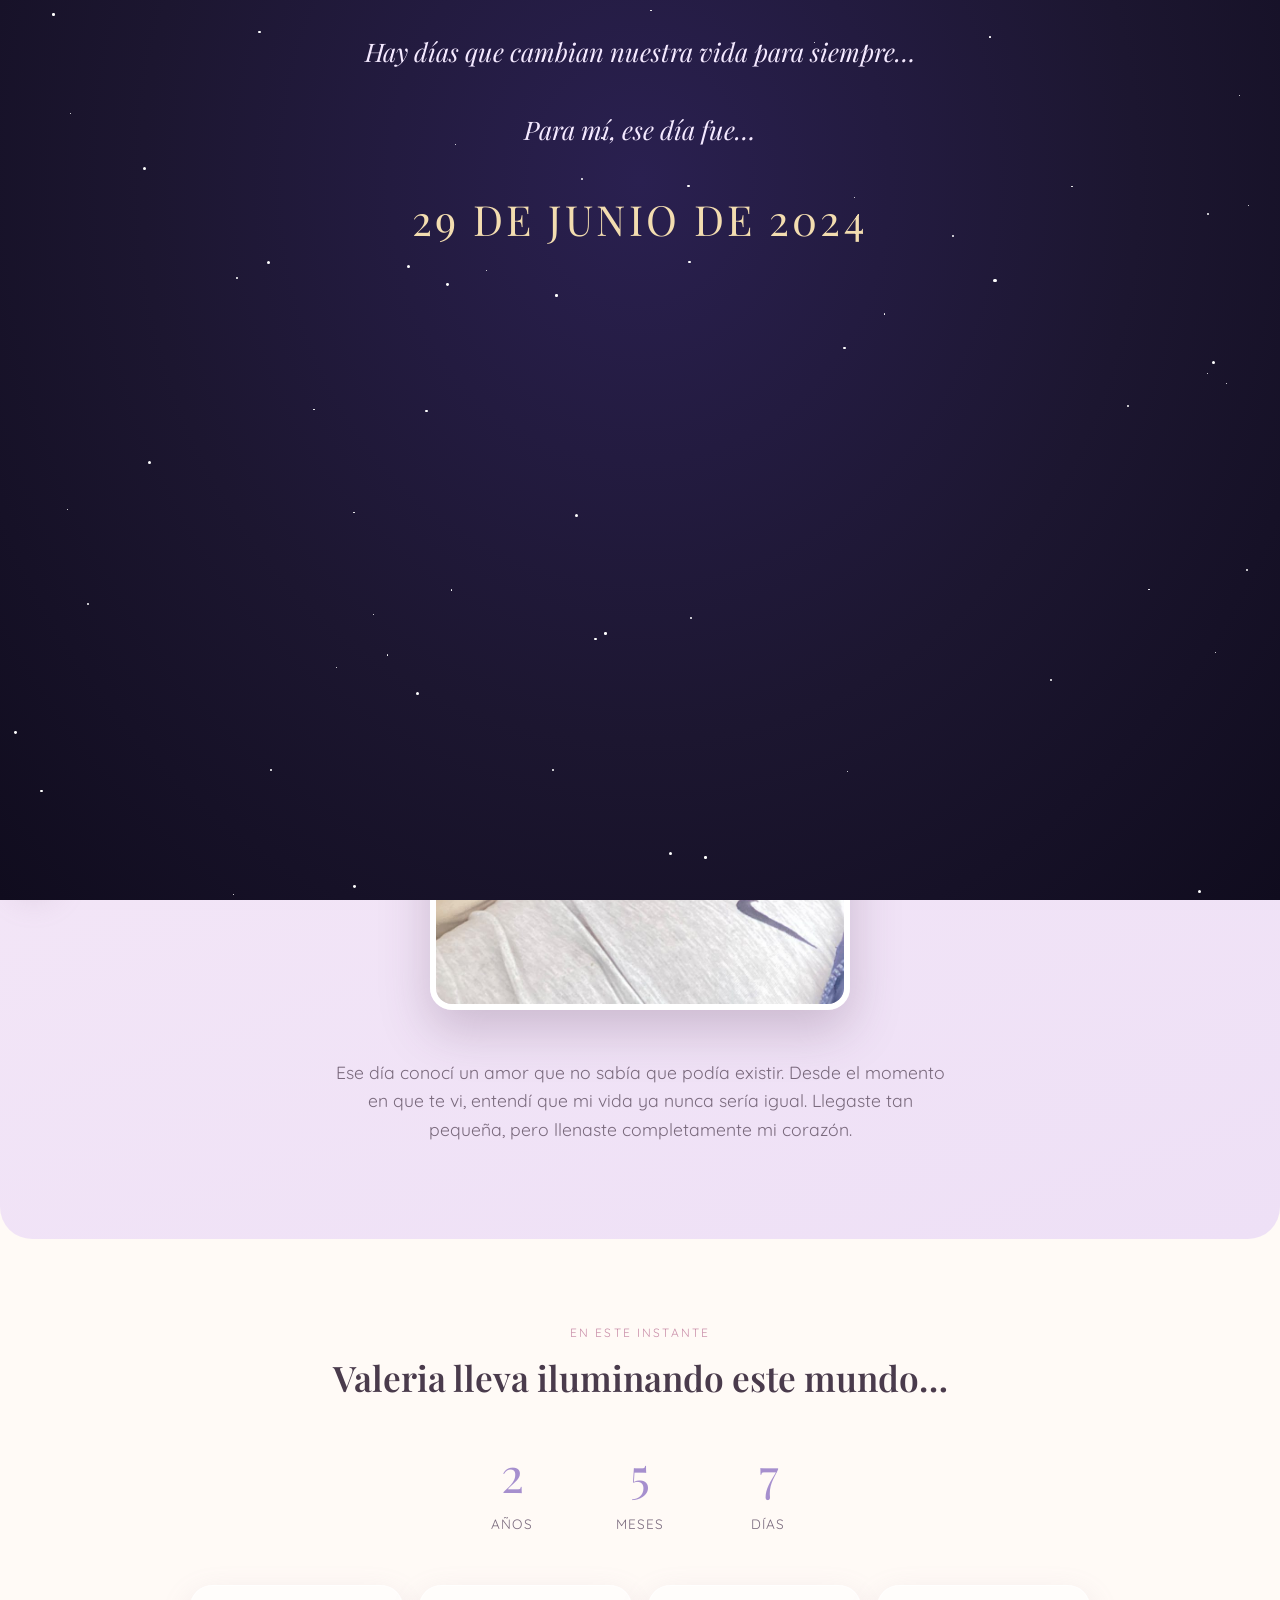
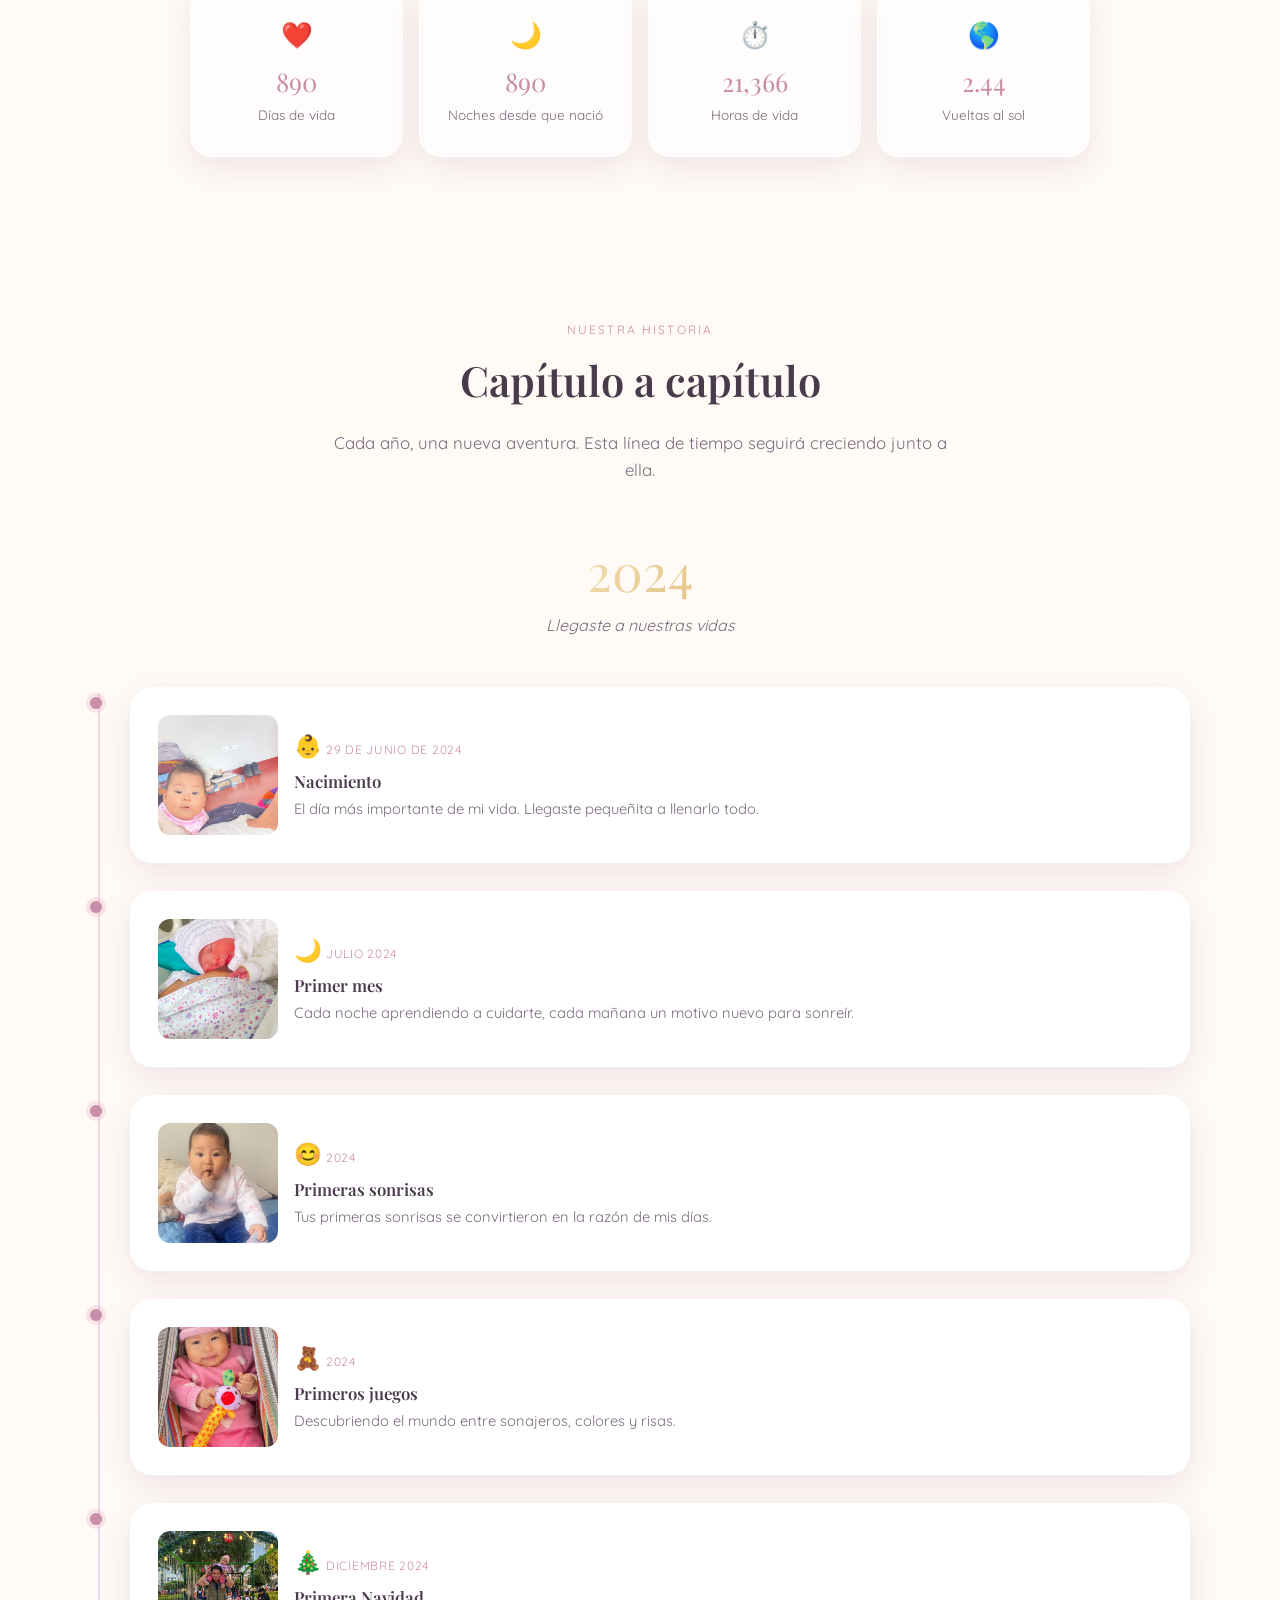
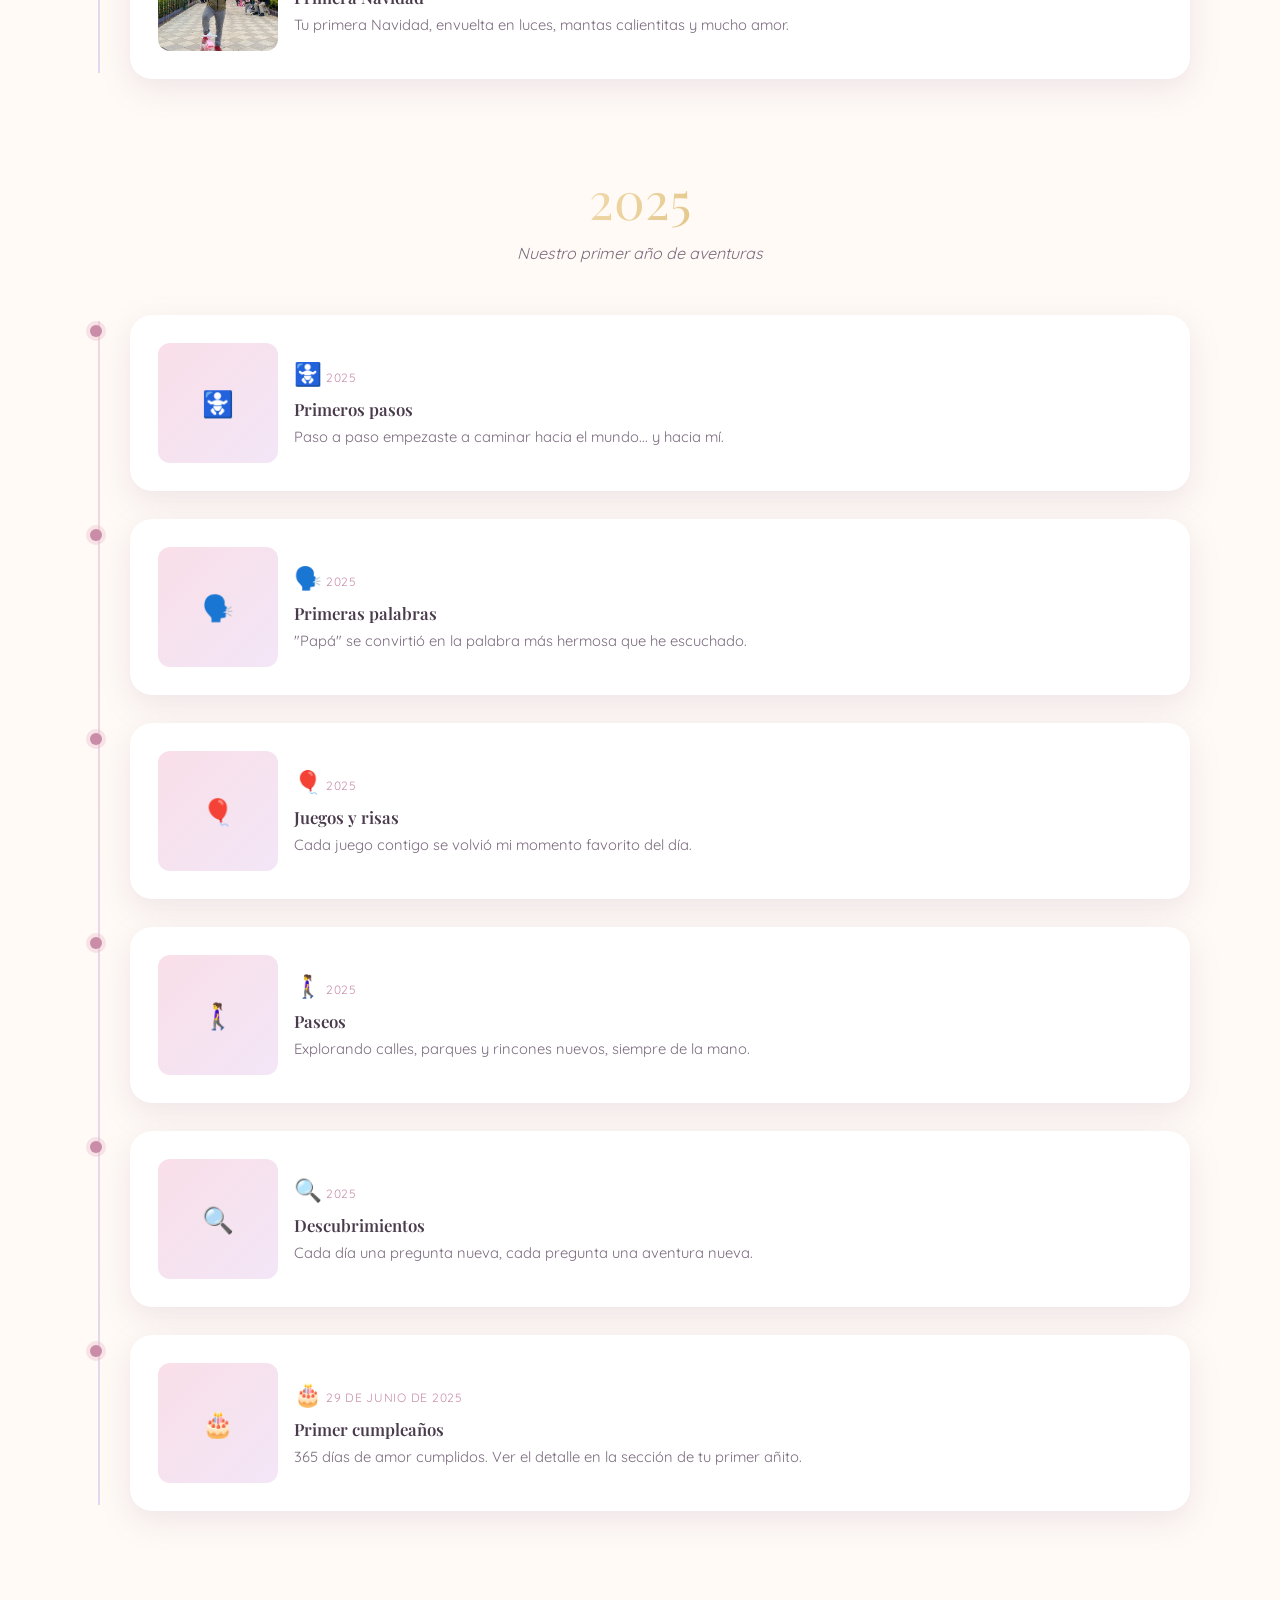
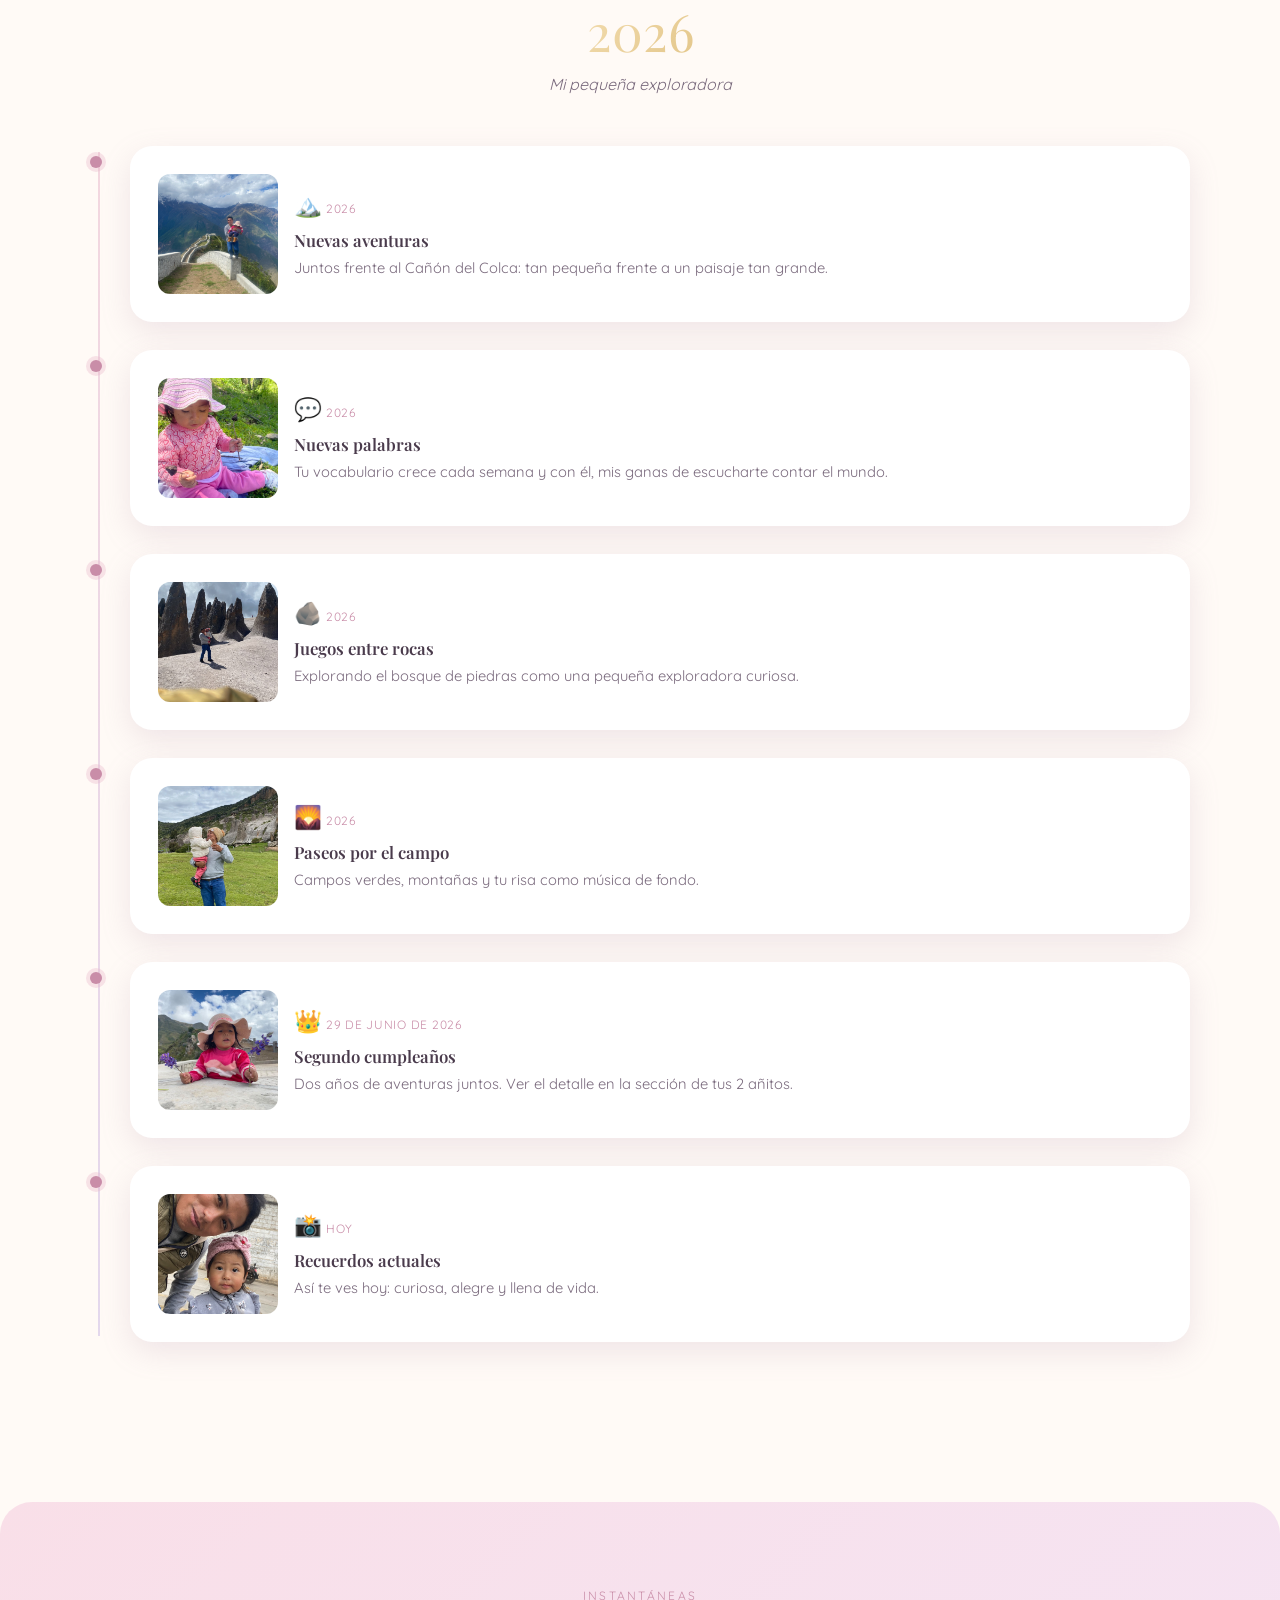
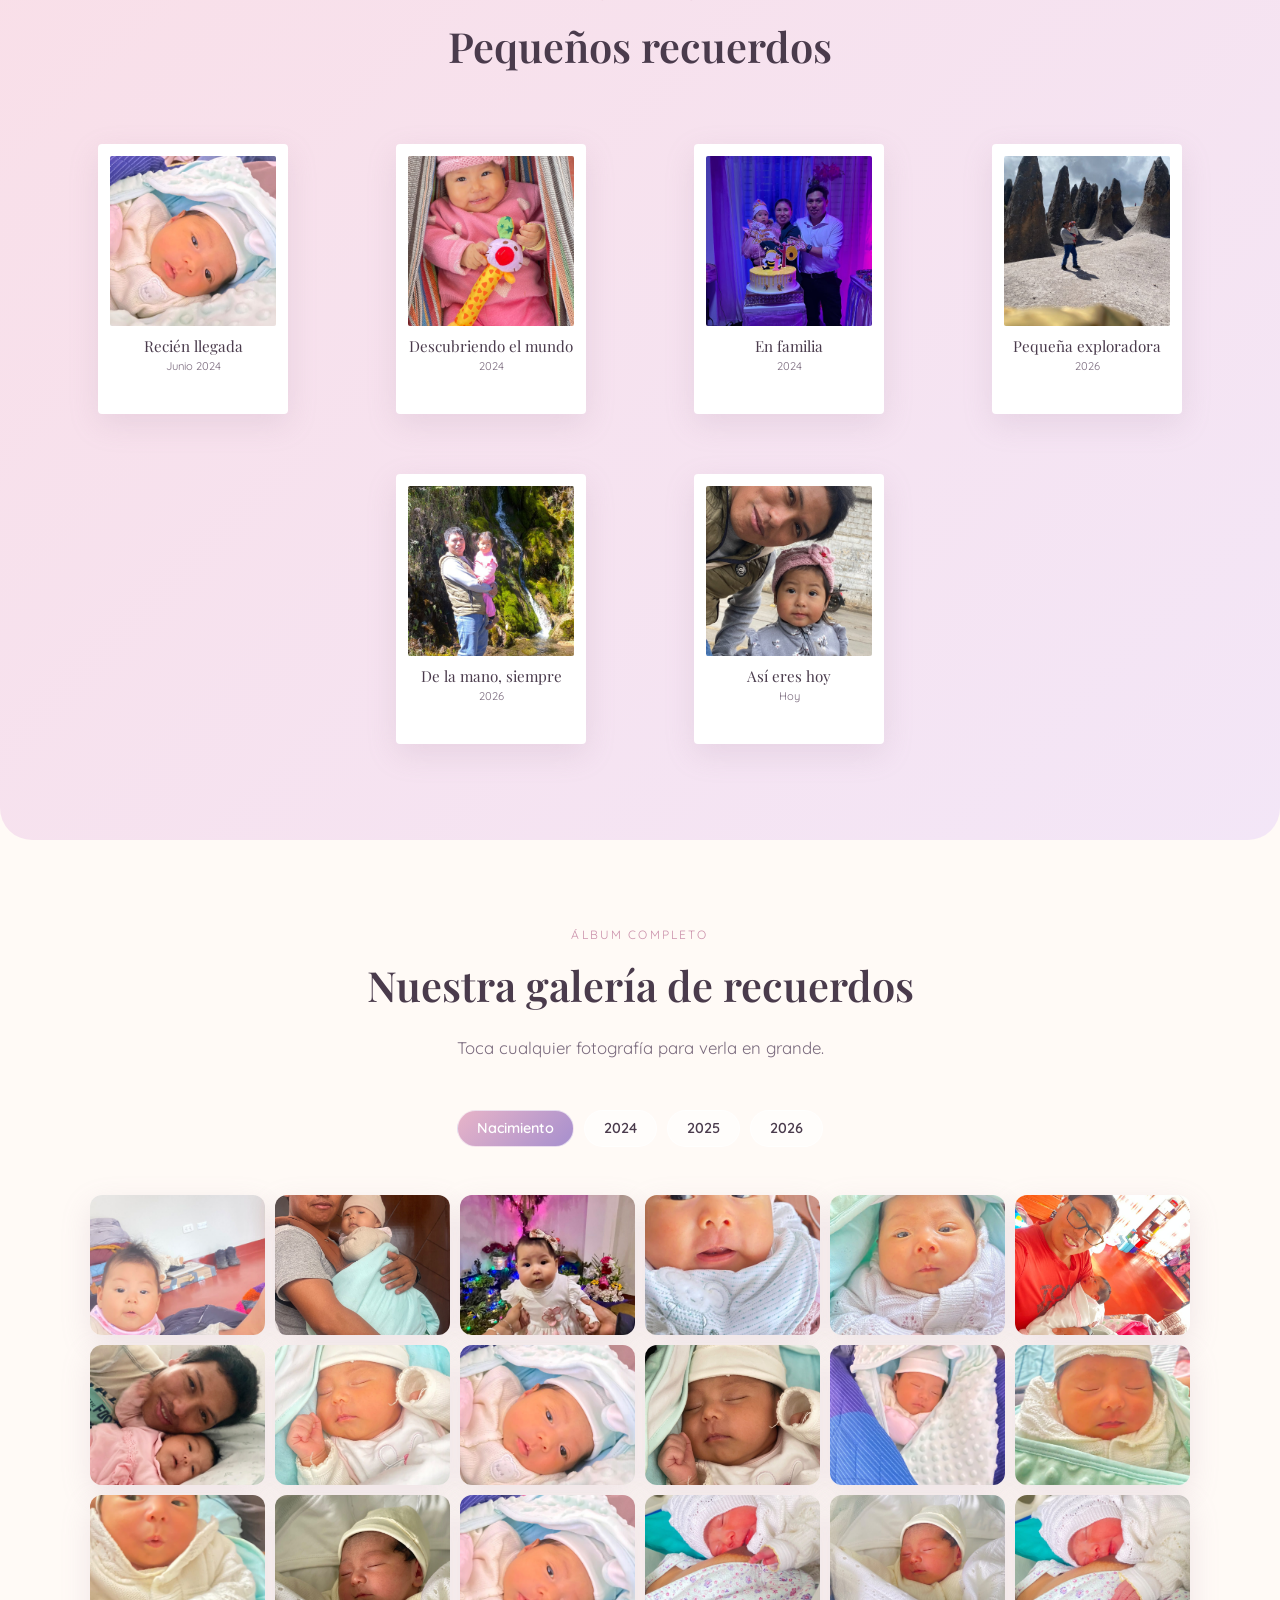
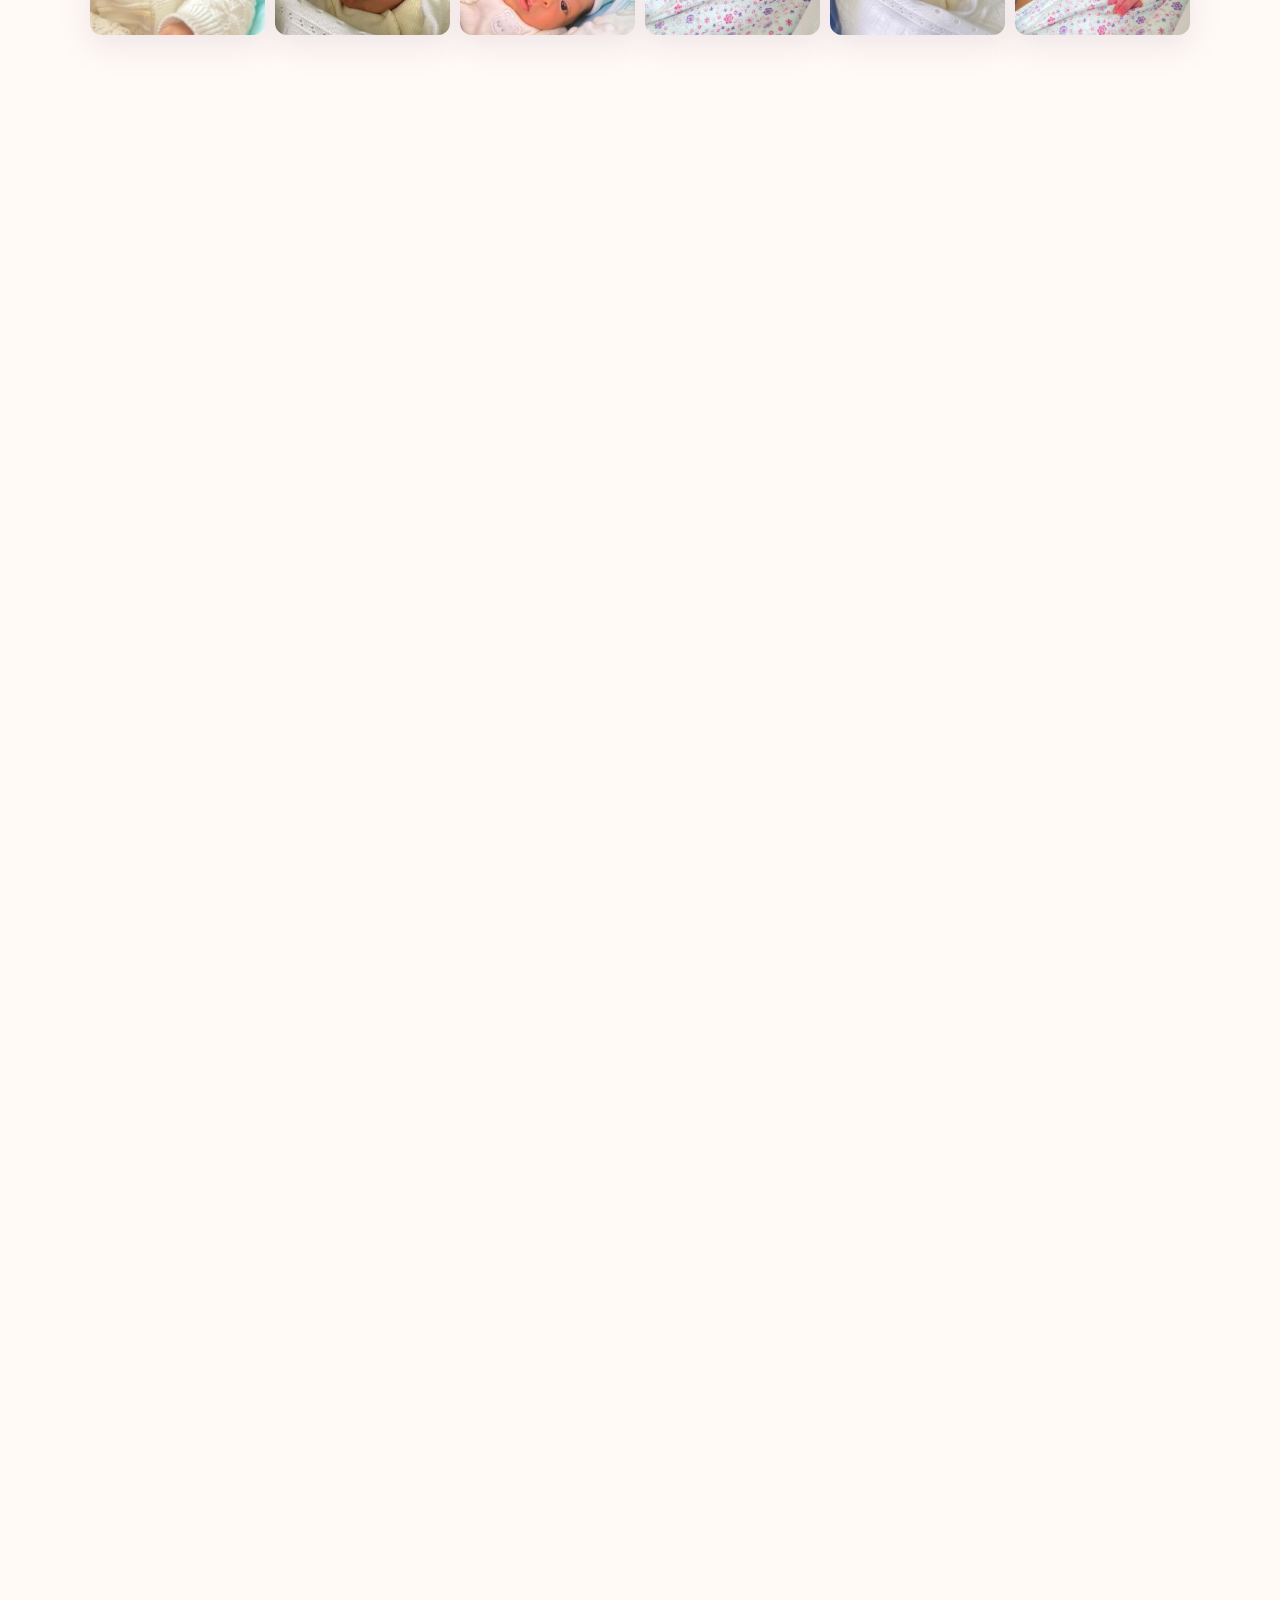
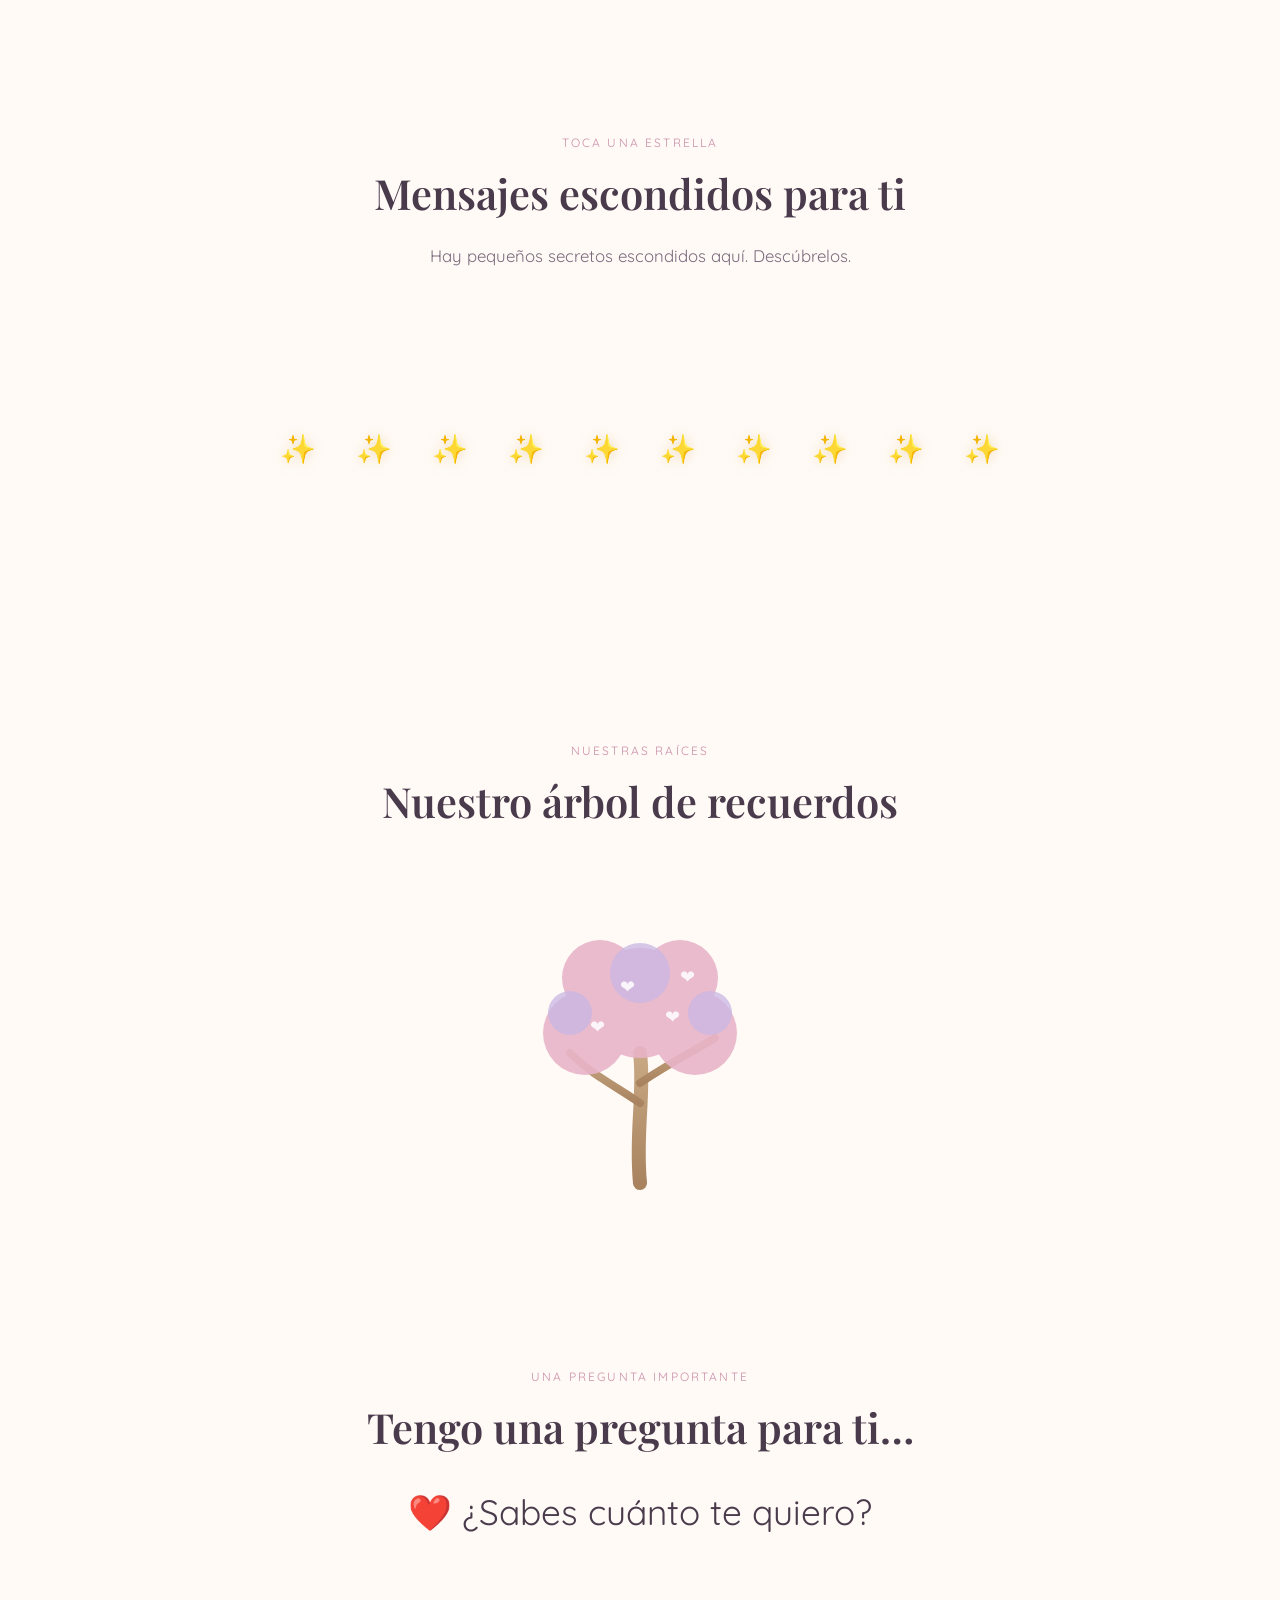
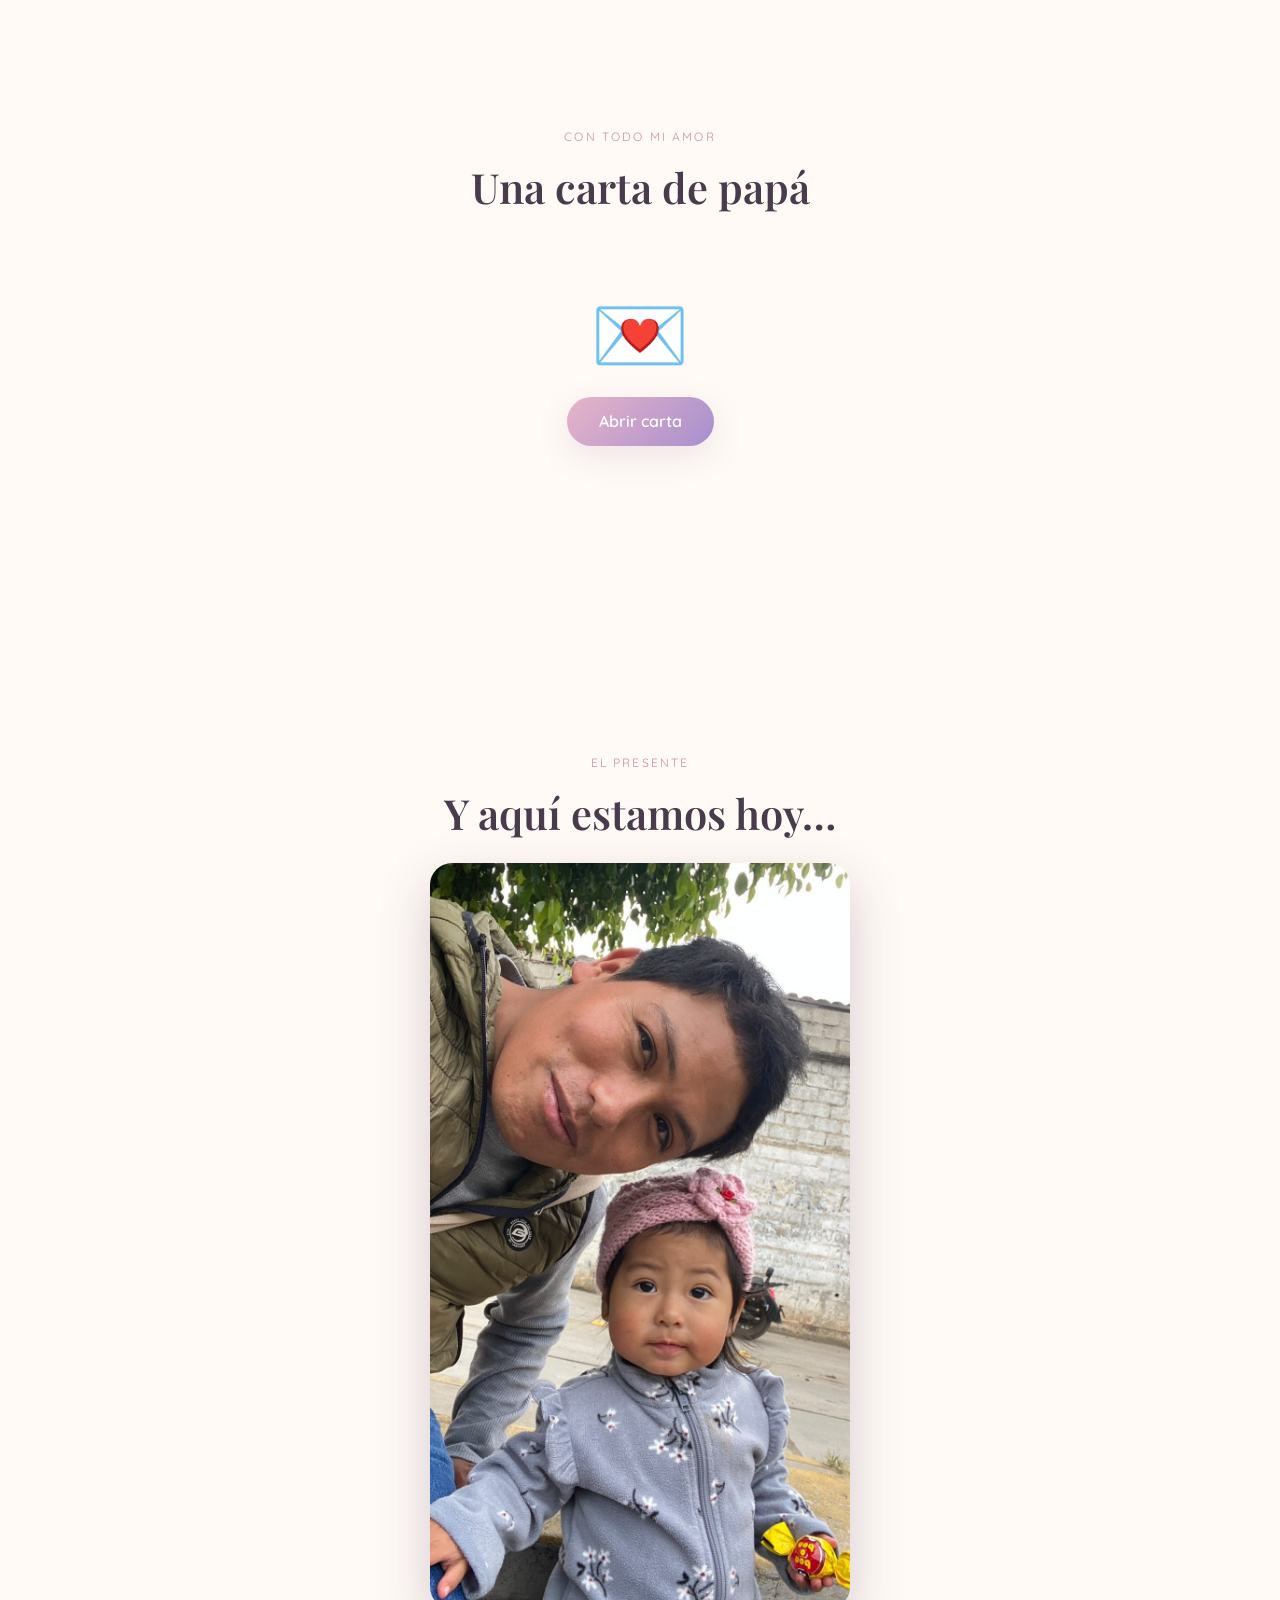
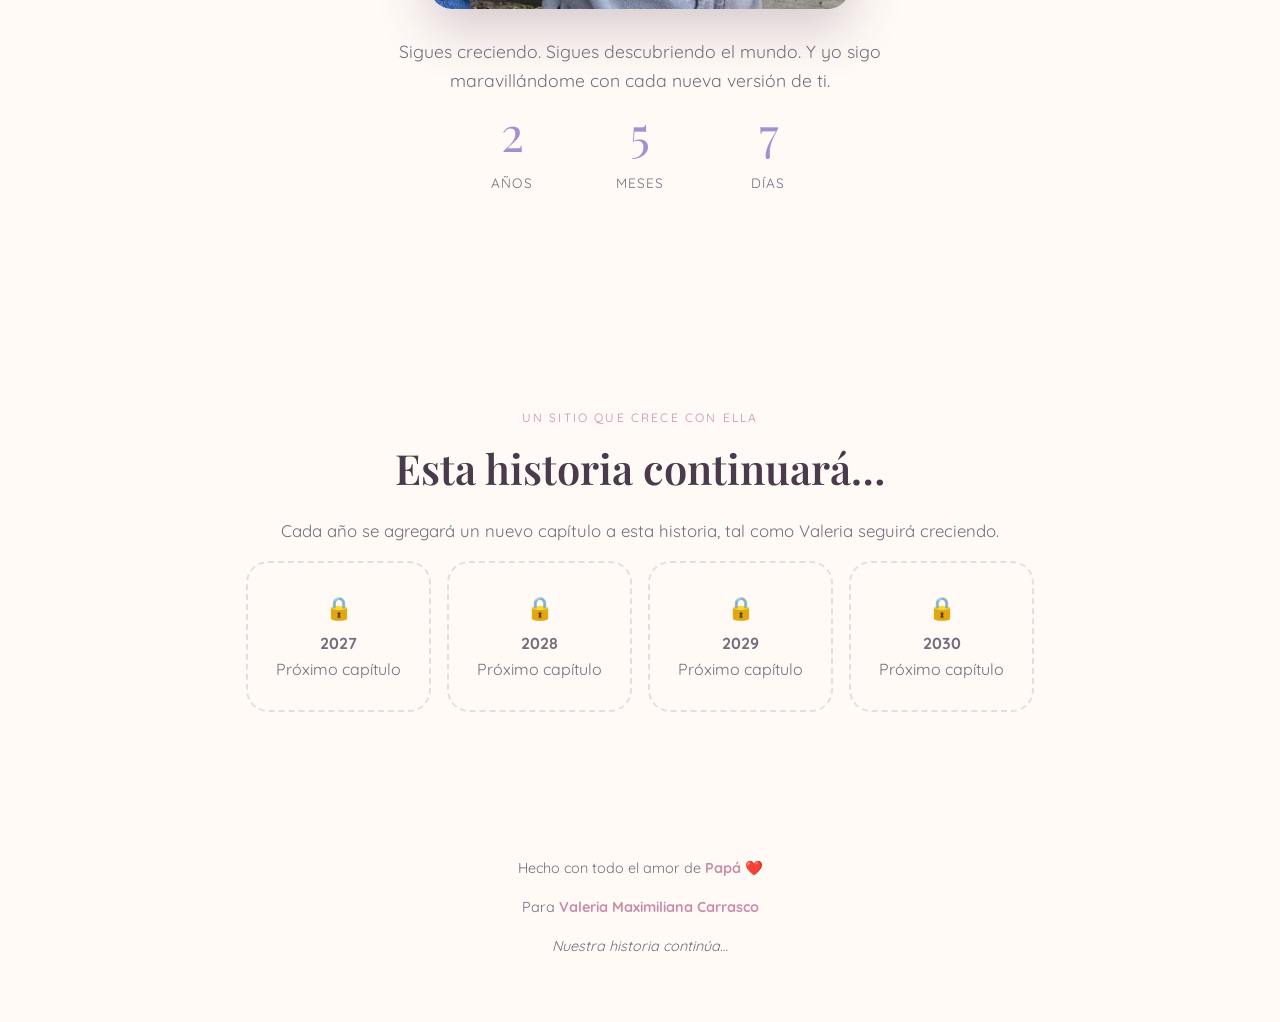
==== index.html @ e7ffcb05 "Sitio web inicial de Valeria Maximiliana" ====
<!DOCTYPE html>
<html lang="es">
<head>
<meta charset="UTF-8">
<meta name="viewport" content="width=device-width, initial-scale=1.0, viewport-fit=cover">
<title>Valeria Maximiliana — Mi pequeña princesa</title>
<meta name="description" content="La historia de Valeria Maximiliana Carrasco, contada por su papá. Un álbum digital que crece con ella, año tras año.">
<meta name="theme-color" content="#f3e6f7">

<link rel="preconnect" href="https://fonts.googleapis.com">
<link rel="preconnect" href="https://fonts.gstatic.com" crossorigin>
<link href="https://fonts.googleapis.com/css2?family=Playfair+Display:ital,wght@0,500;0,600;0,700;1,500&family=Quicksand:wght@400;500;600;700&display=swap" rel="stylesheet">

<link rel="stylesheet" href="css/styles.css">
<link rel="stylesheet" href="css/animations.css">
<link rel="stylesheet" href="css/responsive.css">
</head>
<body>

<!-- ============================================================
     FONDO DE PARTÍCULAS GLOBAL (estrellas/brillos muy sutiles)
     ============================================================ -->
<canvas id="bg-particles" aria-hidden="true"></canvas>

<!-- ============================================================
     INTRO CINEMATOGRÁFICA
     ============================================================ -->
<div id="intro" role="dialog" aria-label="Introducción">
    <div id="intro-stars" aria-hidden="true"></div>
    <div class="intro-content">
        <p class="intro-line" id="intro-line-1">Hay días que cambian nuestra vida para siempre&hellip;</p>
        <p class="intro-line" id="intro-line-2">Para mí, ese día fue&hellip;</p>
        <p class="intro-date" id="intro-date">29 DE JUNIO DE 2024</p>

        <div class="intro-name-block" id="intro-name-block">
            <!-- REEMPLAZAR POR FOTO REAL si se desea otra imagen de nacimiento -->
            <img class="intro-photo" src="assets/fotos/nacimiento/bebe_recien_nacida_gorro_rosa.jpg" alt="Valeria Maximiliana el día de su nacimiento">
            <h1 class="intro-name">VALERIA MAXIMILIANA</h1>
            <p class="intro-subtitle">Mi pequeña princesa</p>
        </div>

        <div class="intro-cta" id="intro-cta">
            <button type="button" class="btn btn-primary" id="start-journey-btn">Comenzar nuestra historia ❤️</button>
        </div>
    </div>
</div>

<!-- ============================================================
     NAVEGACIÓN DE PROGRESO Y CONTROLES FLOTANTES
     ============================================================ -->
<nav id="progress-nav" aria-label="Progreso de la historia"></nav>

<div class="floating-controls">
    <button type="button" id="music-toggle-btn" class="floating-btn" data-playing="false" aria-pressed="false" aria-label="Reproducir música">
        <span class="music-note-icon" aria-hidden="true"></span>
    </button>
    <button type="button" id="back-to-top" class="floating-btn" aria-label="Volver arriba">↑</button>
</div>

<audio id="bg-music" loop preload="none">
    <source src="assets/music/cancion-para-valeria.mp3" type="audio/mpeg">
</audio>

<main id="main-content" aria-hidden="false">

    <!-- ============================================================
         CAPÍTULO 1 — EL DÍA QUE NACISTE
         ============================================================ -->
    <section class="chapter chapter-birth reveal" data-chapter="El día que naciste" id="capitulo-nacimiento">
        <p class="eyebrow">Capítulo uno</p>
        <h2 class="section-title">El día que llegaste a mi vida</h2>
        <p class="birth-date">29 de junio de 2024</p>

        <div class="birth-photo-frame">
            <!-- REEMPLAZAR POR FOTO REAL si se desea otra imagen -->
            <img src="assets/fotos/nacimiento/bebe_recien_nacida_cama_1.jpg" alt="Valeria recién nacida" loading="lazy">
        </div>

        <div class="story-text">
            <!-- Texto fácilmente editable -->
            <p>Ese día conocí un amor que no sabía que podía existir.
            Desde el momento en que te vi, entendí que mi vida ya nunca sería igual.
            Llegaste tan pequeña, pero llenaste completamente mi corazón.</p>
        </div>
    </section>

    <!-- ============================================================
         CONTADOR DE VIDA
         ============================================================ -->
    <section class="section counter-wrap reveal" data-chapter="Contador de vida" id="contador">
        <p class="eyebrow">En este instante</p>
        <h2 class="counter-headline"><span data-config="nombreCorto">Valeria</span> lleva iluminando este mundo&hellip;</h2>

        <div class="counter-big">
            <div class="unit"><span class="value" id="counter-anios">0</span><span class="label">Años</span></div>
            <div class="unit"><span class="value" id="counter-meses">0</span><span class="label">Meses</span></div>
            <div class="unit"><span class="value" id="counter-dias">0</span><span class="label">Días</span></div>
        </div>

        <div class="counter-cards">
            <div class="counter-card">
                <span class="icon" aria-hidden="true">❤️</span>
                <span class="number" id="card-dias-vida">0</span>
                <span class="desc">Días de vida</span>
            </div>
            <div class="counter-card">
                <span class="icon" aria-hidden="true">🌙</span>
                <span class="number" id="card-noches">0</span>
                <span class="desc">Noches desde que nació</span>
            </div>
            <div class="counter-card">
                <span class="icon" aria-hidden="true">⏱️</span>
                <span class="number" id="card-horas">0</span>
                <span class="desc">Horas de vida</span>
            </div>
            <div class="counter-card">
                <span class="icon" aria-hidden="true">🌎</span>
                <span class="number" id="card-vueltas-sol">0</span>
                <span class="desc">Vueltas al sol</span>
            </div>
        </div>
    </section>

    <!-- ============================================================
         LÍNEA DE TIEMPO (generada dinámicamente por js/timeline.js)
         ============================================================ -->
    <section class="section reveal" data-chapter="Línea de tiempo" id="linea-de-tiempo">
        <div class="section-header">
            <p class="eyebrow">Nuestra historia</p>
            <h2 class="section-title">Capítulo a capítulo</h2>
            <p class="section-subtitle">Cada año, una nueva aventura. Esta línea de tiempo seguirá creciendo junto a ella.</p>
        </div>
        <div id="timeline-container"></div>
    </section>

    <!-- ============================================================
         POLAROIDS DE RECUERDOS
         ============================================================ -->
    <section class="section section--alt reveal" data-chapter="Polaroids" id="polaroids">
        <div class="section-header">
            <p class="eyebrow">Instantáneas</p>
            <h2 class="section-title">Pequeños recuerdos</h2>
        </div>
        <div class="polaroid-row">
            <figure class="polaroid" data-lightbox="assets/fotos/nacimiento/bebe_recien_nacida_gorro_rosa.jpg" data-caption="Recién llegada">
                <img src="assets/fotos/nacimiento/bebe_recien_nacida_gorro_rosa.jpg" alt="Valeria recién nacida con gorro rosa" loading="lazy">
                <figcaption class="polaroid-caption">Recién llegada</figcaption>
                <p class="polaroid-date">Junio 2024</p>
            </figure>
            <figure class="polaroid" data-lightbox="assets/fotos/2024/bebe_hamaca_sonajero_jirafa.jpg" data-caption="Descubriendo el mundo">
                <img src="assets/fotos/2024/bebe_hamaca_sonajero_jirafa.jpg" alt="Valeria bebé jugando" loading="lazy">
                <figcaption class="polaroid-caption">Descubriendo el mundo</figcaption>
                <p class="polaroid-date">2024</p>
            </figure>
            <figure class="polaroid" data-lightbox="assets/fotos/2024/familia_pastel_ceremonia.jpg" data-caption="Un día especial en familia">
                <img src="assets/fotos/2024/familia_pastel_ceremonia.jpg" alt="Familia celebrando con Valeria" loading="lazy">
                <figcaption class="polaroid-caption">En familia</figcaption>
                <p class="polaroid-date">2024</p>
            </figure>
            <figure class="polaroid" data-lightbox="assets/fotos/2026/valeria_bosque_piedras_1.jpg" data-caption="Pequeña exploradora">
                <img src="assets/fotos/2026/valeria_bosque_piedras_1.jpg" alt="Valeria explorando el bosque de piedras" loading="lazy">
                <figcaption class="polaroid-caption">Pequeña exploradora</figcaption>
                <p class="polaroid-date">2026</p>
            </figure>
            <figure class="polaroid" data-lightbox="assets/fotos/2026/papa_valeria_catarata.jpg" data-caption="De la mano siempre">
                <img src="assets/fotos/2026/papa_valeria_catarata.jpg" alt="Papá y Valeria frente a una catarata" loading="lazy">
                <figcaption class="polaroid-caption">De la mano, siempre</figcaption>
                <p class="polaroid-date">2026</p>
            </figure>
            <figure class="polaroid" data-lightbox="assets/fotos/2026/selfie_papa_valeria_calle.jpg" data-caption="Así eres hoy">
                <img src="assets/fotos/2026/selfie_papa_valeria_calle.jpg" alt="Valeria hoy" loading="lazy">
                <figcaption class="polaroid-caption">Así eres hoy</figcaption>
                <p class="polaroid-date">Hoy</p>
            </figure>
        </div>
    </section>

    <!-- ============================================================
         GALERÍA DE FOTOGRAFÍAS
         ============================================================ -->
    <section class="section reveal" data-chapter="Galería" id="galeria">
        <div class="section-header">
            <p class="eyebrow">Álbum completo</p>
            <h2 class="section-title">Nuestra galería de recuerdos</h2>
            <p class="section-subtitle">Toca cualquier fotografía para verla en grande.</p>
        </div>
        <div id="gallery-tabs-container"></div>
        <div class="gallery-grid" id="gallery-grid"></div>
    </section>

    <!-- ============================================================
         PRIMEROS PASOS
         ============================================================ -->
    <section class="section steps-section reveal" data-chapter="Primeros pasos" id="primeros-pasos">
        <p class="eyebrow">Un paso a la vez</p>
        <h2 class="section-title">Tus primeros pasitos</h2>
        <p class="section-subtitle">Paso a paso comenzaste a descubrir el mundo&hellip;</p>
        <div class="footprint-track" id="footprint-track" aria-hidden="true"></div>
    </section>

    <!-- ============================================================
         PRIMER CUMPLEAÑOS
         ============================================================ -->
    <section class="birthday-section birthday-first reveal" data-chapter="Primer cumpleaños" id="birthday-first">
        <div class="confetti-layer" id="confetti-layer-1" aria-hidden="true"></div>
        <div class="balloon-layer" id="balloon-layer-1" aria-hidden="true"></div>
        <p class="eyebrow">29 de junio de 2025</p>
        <h2 class="birthday-badge">🎂 Tu primer añito</h2>
        <p class="birthday-days">365 días contigo</p>
        <div class="birthday-gallery">
            <!-- REEMPLAZAR POR FOTO REAL: fotografías del primer cumpleaños -->
            <img src="assets/fotos/2024/familia_pastel_ceremonia.jpg" alt="Celebración especial de Valeria" loading="lazy" data-lightbox="assets/fotos/2024/familia_pastel_ceremonia.jpg" data-caption="Celebrando en familia">
            <img src="assets/fotos/2024/bebe_andador_rosa.jpg" alt="Valeria en su andador" loading="lazy" data-lightbox="assets/fotos/2024/bebe_andador_rosa.jpg" data-caption="Explorando en su andador">
            <img src="assets/fotos/2024/papa_bebe_gorro_rosa_flor.jpg" alt="Papá y Valeria" loading="lazy" data-lightbox="assets/fotos/2024/papa_bebe_gorro_rosa_flor.jpg" data-caption="Con papá">
        </div>
    </section>

    <!-- ============================================================
         SEGUNDO CUMPLEAÑOS
         ============================================================ -->
    <section class="birthday-section birthday-second reveal" data-chapter="Segundo cumpleaños" id="birthday-second">
        <div class="confetti-layer" id="confetti-layer-2" aria-hidden="true"></div>
        <div class="balloon-layer sparkle-layer" id="sparkle-layer-2" aria-hidden="true"></div>
        <p class="eyebrow">29 de junio de 2026</p>
        <h2 class="birthday-badge">👑 Tus 2 añitos</h2>
        <p class="birthday-days">730 días de aventuras</p>
        <div class="birthday-gallery">
            <!-- REEMPLAZAR POR FOTO REAL: fotografías del segundo cumpleaños -->
            <img src="assets/fotos/2026/valeria_sombrero_flor_mirador_1.jpg" alt="Valeria con sombrero de flores" loading="lazy" data-lightbox="assets/fotos/2026/valeria_sombrero_flor_mirador_1.jpg" data-caption="Mi pequeña princesa">
            <img src="assets/fotos/2026/valeria_sombrero_flor_terraza_1.jpg" alt="Valeria sonriendo" loading="lazy" data-lightbox="assets/fotos/2026/valeria_sombrero_flor_terraza_1.jpg" data-caption="Sonrisas de cumpleaños">
            <img src="assets/fotos/2026/papa_valeria_canon_colca_1.jpg" alt="Papá y Valeria de aventura" loading="lazy" data-lightbox="assets/fotos/2026/papa_valeria_canon_colca_1.jpg" data-caption="De aventura con papá">
        </div>
    </section>

    <!-- ============================================================
         MENSAJES ESCONDIDOS
         ============================================================ -->
    <section class="section reveal" data-chapter="Mensajes escondidos" id="mensajes-escondidos">
        <div class="section-header">
            <p class="eyebrow">Toca una estrella</p>
            <h2 class="section-title">Mensajes escondidos para ti</h2>
            <p class="section-subtitle">Hay pequeños secretos escondidos aquí. Descúbrelos.</p>
        </div>
        <div class="secret-field" id="secret-field"></div>
    </section>

    <!-- ============================================================
         ÁRBOL DE RECUERDOS
         ============================================================ -->
    <section class="section reveal" data-chapter="Árbol de recuerdos" id="arbol-de-recuerdos">
        <div class="section-header">
            <p class="eyebrow">Nuestras raíces</p>
            <h2 class="section-title">Nuestro árbol de recuerdos</h2>
        </div>
        <div class="tree-wrap" aria-hidden="true">
            <svg width="320" height="320" viewBox="0 0 320 320" xmlns="http://www.w3.org/2000/svg" role="img" aria-label="Árbol estilizado que representa los recuerdos de Valeria">
                <defs>
                    <linearGradient id="trunkGradient" x1="0" y1="0" x2="0" y2="1">
                        <stop offset="0%" stop-color="#c9a985"/>
                        <stop offset="100%" stop-color="#a9835f"/>
                    </linearGradient>
                </defs>
                <path d="M160 300 C155 250 165 210 160 170" stroke="url(#trunkGradient)" stroke-width="14" fill="none" stroke-linecap="round"/>
                <path d="M160 220 C130 200 110 190 90 170" stroke="url(#trunkGradient)" stroke-width="8" fill="none" stroke-linecap="round"/>
                <path d="M160 200 C190 180 210 170 235 155" stroke="url(#trunkGradient)" stroke-width="8" fill="none" stroke-linecap="round"/>
                <g fill="#e8b4c8" opacity="0.9">
                    <circle cx="160" cy="120" r="55"/>
                    <circle cx="105" cy="150" r="42"/>
                    <circle cx="215" cy="150" r="42"/>
                    <circle cx="120" cy="95" r="38"/>
                    <circle cx="200" cy="95" r="38"/>
                </g>
                <g fill="#c9b6e4" opacity="0.75">
                    <circle cx="160" cy="90" r="30"/>
                    <circle cx="90" cy="130" r="22"/>
                    <circle cx="230" cy="130" r="22"/>
                </g>
                <g fill="#ffffff" opacity="0.85" font-size="18">
                    <text x="140" y="110">❤</text>
                    <text x="185" y="140">❤</text>
                    <text x="110" y="150">❤</text>
                    <text x="200" y="100">❤</text>
                </g>
            </svg>
        </div>
    </section>

    <!-- ============================================================
         ¿SABES CUÁNTO TE QUIERO?
         ============================================================ -->
    <section class="section love-question-section reveal" data-chapter="¿Sabes cuánto te quiero?" id="cuanto-te-quiero">
        <p class="eyebrow">Una pregunta importante</p>
        <h2 class="section-title">Tengo una pregunta para ti&hellip;</h2>
        <button type="button" class="love-heart-btn" id="love-question-btn" aria-haspopup="dialog">❤️ ¿Sabes cuánto te quiero?</button>
    </section>

    <div class="love-overlay" id="love-overlay" role="dialog" aria-modal="true" aria-label="Hasta el infinito">
        <div class="love-overlay-content">
            <p class="love-infinite">HASTA EL INFINITO</p>
            <p class="love-symbol">♾️ ❤️</p>
            <p class="love-extra">Y un poquito más&hellip;</p>
            <button type="button" class="btn btn-outline love-close" id="love-close-btn">Cerrar</button>
        </div>
    </div>

    <!-- ============================================================
         CARTA DE PAPÁ
         ============================================================ -->
    <section class="section letter-section reveal" data-chapter="Carta de papá" id="carta-de-papa">
        <div class="section-header">
            <p class="eyebrow">Con todo mi amor</p>
            <h2 class="section-title">Una carta de papá</h2>
        </div>

        <div class="envelope" id="envelope" tabindex="0" role="button" aria-label="Abrir la carta de papá">
            <span class="envelope-emoji" aria-hidden="true">💌</span>
            <p><button type="button" class="btn btn-primary" id="open-letter-btn">Abrir carta</button></p>
        </div>

        <!-- Texto fácilmente editable -->
        <article class="letter-paper" id="letter-paper">
            <p>Mi princesa <span data-config="nombre">Valeria Maximiliana</span>:</p>
            <p>Quizá hoy todavía seas demasiado pequeña para comprender estas palabras.
            Hice este pequeño lugar para que algún día puedas regresar aquí y descubrir cuánto te he amado desde el comienzo de tu historia.</p>
            <p>Desde aquel 29 de junio de 2024 muchas cosas cambiaron en mi vida.
            Llegaste pequeña, frágil y hermosa, pero trajiste contigo una forma de amor que nunca antes había conocido.</p>
            <p>Cada sonrisa, cada pequeña palabra, cada juego, cada paso y cada momento contigo se convirtió en un recuerdo que quiero guardar para siempre.</p>
            <p>Tal vez algún día seas grande y tengas tus propios sueños, tus propios caminos y tus propias aventuras.
            Cuando llegue ese momento quiero que recuerdes algo: siempre voy a estar orgulloso de ti.
            No importa cuántos años tengas.</p>
            <p>Para mí siempre existirán aquellos pequeños ojos que un día me enseñaron lo que significa ser papá.</p>
            <p>Nunca tengas miedo de soñar.
            Nunca tengas miedo de equivocarte.
            Nunca tengas miedo de empezar otra vez.</p>
            <p>Y recuerda que, sin importar dónde estés o cuántos años hayan pasado, siempre tendrás un lugar en mi corazón.</p>
            <p class="letter-signature">Con todo mi amor,<br>Papá ❤️</p>
        </article>
    </section>

    <!-- ============================================================
         HOY
         ============================================================ -->
    <section class="section reveal" data-chapter="Hoy" id="hoy" style="text-align:center;">
        <p class="eyebrow">El presente</p>
        <h2 class="section-title">Y aquí estamos hoy&hellip;</h2>

        <div class="today-photo">
            <!-- REEMPLAZAR POR FOTO REAL -->
            <img src="assets/fotos/2026/selfie_papa_valeria_calle.jpg" alt="Valeria hoy" loading="lazy">
        </div>

        <p class="story-text" style="margin-left:auto;margin-right:auto;">
            Sigues creciendo. Sigues descubriendo el mundo.
            Y yo sigo maravillándome con cada nueva versión de ti.
        </p>

        <div class="counter-big">
            <div class="unit"><span class="value" id="counter-anios-2">0</span><span class="label">Años</span></div>
            <div class="unit"><span class="value" id="counter-meses-2">0</span><span class="label">Meses</span></div>
            <div class="unit"><span class="value" id="counter-dias-2">0</span><span class="label">Días</span></div>
        </div>
    </section>

    <!-- ============================================================
         ESTA HISTORIA CONTINUARÁ
         ============================================================ -->
    <section class="section reveal" data-chapter="Esta historia continuará" id="continuara" style="text-align:center;">
        <p class="eyebrow">Un sitio que crece con ella</p>
        <h2 class="section-title">Esta historia continuará&hellip;</h2>
        <p class="section-subtitle">Cada año se agregará un nuevo capítulo a esta historia, tal como Valeria seguirá creciendo.</p>
        <div class="future-years" id="future-chapters"></div>
    </section>

</main>

<!-- ============================================================
     PIE DE PÁGINA
     ============================================================ -->
<footer>
    <p>Hecho con todo el amor de <strong data-config="autor">papá</strong> ❤️</p>
    <p>Para <strong data-config="nombre">Valeria Maximiliana</strong></p>
    <p><em>Nuestra historia continúa&hellip;</em></p>
</footer>

<!-- ============================================================
     SCRIPTS
     ============================================================ -->
<script src="js/config.js"></script>
<script src="js/particles.js"></script>
<script src="js/counter.js"></script>
<script src="js/timeline.js"></script>
<script src="js/gallery.js"></script>
<script src="js/surprises.js"></script>
<script src="js/app.js"></script>
</body>
</html>
---- css/styles.css ----
/* ============================================================
   VALERIA MAXIMILIANA — Estilos principales
   Sistema de diseño: rosa pastel, rosa viejo, lavanda, crema,
   dorado suave y detalles púrpura. Cálido, elegante, delicado.
   ============================================================ */

:root {
    /* Paleta principal */
    --color-primary: #e8b4c8;        /* rosa pastel */
    --color-primary-dark: #c98da8;   /* rosa viejo */
    --color-secondary: #c9b6e4;      /* lavanda */
    --color-secondary-dark: #a68fce; /* púrpura suave */
    --color-gold: #e3c68a;           /* dorado suave */
    --color-gold-light: #f3ddb0;

    --color-background: #fffaf6;     /* crema */
    --color-background-alt: #fdf2f6; /* rosa muy claro */
    --color-surface: #ffffff;
    --color-night: #1c1630;          /* fondo nocturno intro */
    --color-night-deep: #100c1e;

    --color-text: #4a3b4c;
    --color-text-soft: #7a6a7d;
    --color-text-invert: #fffaf6;
    --color-border: rgba(169, 133, 158, 0.25);

    /* Gradientes */
    --gradient-hero: linear-gradient(160deg, #fdf2f6 0%, #f3e6f7 45%, #eee0f6 100%);
    --gradient-warm: linear-gradient(135deg, #f9dfe8 0%, #f3e6f7 100%);
    --gradient-gold: linear-gradient(135deg, var(--color-gold-light), var(--color-gold));
    --gradient-night: radial-gradient(ellipse at 50% 20%, #2a2050 0%, #1c1630 55%, #100c1e 100%);

    /* Tipografía */
    --font-display: 'Playfair Display', Georgia, 'Times New Roman', serif;
    --font-body: 'Quicksand', 'Segoe UI', sans-serif;

    /* Espaciado */
    --space-xs: 0.5rem;
    --space-sm: 1rem;
    --space-md: 1.75rem;
    --space-lg: 3rem;
    --space-xl: 5rem;

    /* Bordes y sombras */
    --radius-sm: 12px;
    --radius-md: 22px;
    --radius-lg: 32px;
    --shadow-soft: 0 10px 30px rgba(169, 133, 158, 0.18);
    --shadow-strong: 0 20px 50px rgba(90, 60, 90, 0.25);
    --glass-bg: rgba(255, 255, 255, 0.55);
    --glass-border: rgba(255, 255, 255, 0.65);

    --max-width: 1100px;
    --transition-base: 0.4s cubic-bezier(0.22, 0.61, 0.36, 1);
}

/* ---------- Reset básico ---------- */
* , *::before, *::after {
    box-sizing: border-box;
}

html {
    scroll-behavior: smooth;
    -webkit-text-size-adjust: 100%;
}

@media (prefers-reduced-motion: reduce) {
    html { scroll-behavior: auto; }
}

body {
    margin: 0;
    font-family: var(--font-body);
    background: var(--color-background);
    color: var(--color-text);
    overflow-x: hidden;
    line-height: 1.6;
    -webkit-font-smoothing: antialiased;
}

img {
    max-width: 100%;
    display: block;
}

h1, h2, h3, h4 {
    font-family: var(--font-display);
    margin: 0 0 var(--space-sm);
    color: var(--color-text);
    font-weight: 600;
}

p { margin: 0 0 var(--space-sm); }

a { color: inherit; }

button {
    font-family: inherit;
    cursor: pointer;
    border: none;
    background: none;
    color: inherit;
}

ul { list-style: none; margin: 0; padding: 0; }

.hidden { display: none !important; }

.visually-hidden {
    position: absolute;
    width: 1px; height: 1px;
    padding: 0; margin: -1px;
    overflow: hidden;
    clip: rect(0,0,0,0);
    white-space: nowrap;
    border: 0;
}

/* ---------- Utilidades de sección ---------- */
.section {
    position: relative;
    width: 100%;
    padding: var(--space-xl) var(--space-sm);
    max-width: var(--max-width);
    margin: 0 auto;
}

.section--tight {
    padding-top: var(--space-lg);
    padding-bottom: var(--space-lg);
}

.section--alt {
    background: var(--gradient-warm);
    max-width: none;
    border-radius: var(--radius-lg);
}

.section-header {
    text-align: center;
    max-width: 640px;
    margin: 0 auto var(--space-lg);
}

.eyebrow {
    display: inline-block;
    font-family: var(--font-body);
    letter-spacing: 0.18em;
    text-transform: uppercase;
    font-size: 0.75rem;
    color: var(--color-primary-dark);
    margin-bottom: var(--space-xs);
}

.section-title {
    font-size: clamp(1.8rem, 5vw, 2.6rem);
}

.section-subtitle {
    color: var(--color-text-soft);
    font-size: 1.05rem;
}

.divider-heart {
    display: block;
    text-align: center;
    margin: var(--space-sm) auto;
    color: var(--color-primary-dark);
    font-size: 1.2rem;
}

/* ---------- Botones ---------- */
.btn {
    display: inline-flex;
    align-items: center;
    justify-content: center;
    gap: 0.5rem;
    padding: 0.9rem 2rem;
    border-radius: 999px;
    font-weight: 600;
    font-size: 1rem;
    transition: transform var(--transition-base), box-shadow var(--transition-base);
    min-height: 48px;
}

.btn-primary {
    background: linear-gradient(135deg, var(--color-primary), var(--color-secondary-dark));
    color: #fff;
    box-shadow: var(--shadow-soft);
}

.btn-primary:hover, .btn-primary:focus-visible {
    transform: translateY(-3px);
    box-shadow: var(--shadow-strong);
}

.btn-outline {
    background: var(--glass-bg);
    border: 1px solid var(--glass-border);
    color: var(--color-text);
    backdrop-filter: blur(6px);
}

.btn-outline:hover, .btn-outline:focus-visible {
    background: #fff;
}

.btn:focus-visible {
    outline: 3px solid var(--color-secondary-dark);
    outline-offset: 3px;
}

/* ============================================================
   INTRO CINEMATOGRÁFICA
   ============================================================ */
#intro {
    position: fixed;
    inset: 0;
    z-index: 9999;
    background: var(--gradient-night);
    color: var(--color-text-invert);
    display: flex;
    align-items: center;
    justify-content: center;
    text-align: center;
    overflow: hidden;
    transition: opacity 1.4s ease, visibility 1.4s ease;
}

#intro.intro--hidden {
    opacity: 0;
    visibility: hidden;
    pointer-events: none;
}

#intro-stars {
    position: absolute;
    inset: 0;
    z-index: 0;
}

.intro-content {
    position: relative;
    z-index: 2;
    padding: var(--space-sm);
    max-width: 640px;
}

.intro-line {
    font-family: var(--font-display);
    font-size: clamp(1.1rem, 4vw, 1.6rem);
    opacity: 0;
    min-height: 2.4em;
    font-style: italic;
    color: #f4e9ff;
}

.intro-date {
    font-family: var(--font-display);
    font-size: clamp(1.6rem, 6vw, 2.6rem);
    letter-spacing: 0.08em;
    opacity: 0;
    color: var(--color-gold-light);
    margin-top: var(--space-sm);
}

.intro-name-block {
    opacity: 0;
    margin-top: var(--space-md);
}

.intro-photo {
    width: min(220px, 55vw);
    border-radius: 50%;
    margin: 0 auto var(--space-md);
    border: 4px solid rgba(255,255,255,0.35);
    box-shadow: 0 0 60px rgba(230, 190, 230, 0.45);
    object-fit: cover;
    aspect-ratio: 1 / 1;
}

.intro-name {
    font-family: var(--font-display);
    font-size: clamp(2.2rem, 8vw, 4rem);
    background: linear-gradient(135deg, #ffe6f2, var(--color-gold-light));
    -webkit-background-clip: text;
    background-clip: text;
    color: transparent;
    margin-bottom: 0.3rem;
    letter-spacing: 0.02em;
}

.intro-subtitle {
    font-size: clamp(1rem, 3vw, 1.3rem);
    color: #ecd9ff;
    font-style: italic;
    margin-bottom: var(--space-lg);
}

.intro-cta {
    opacity: 0;
}

/* ============================================================
   HEADER / NAV DE PROGRESO
   ============================================================ */
#progress-nav {
    position: fixed;
    right: var(--space-xs);
    top: 50%;
    transform: translateY(-50%);
    z-index: 500;
    display: flex;
    flex-direction: column;
    gap: 10px;
}

#progress-nav .dot {
    width: 10px;
    height: 10px;
    border-radius: 50%;
    background: rgba(169, 133, 158, 0.3);
    transition: background var(--transition-base), transform var(--transition-base);
    display: block;
}

#progress-nav .dot.is-active {
    background: var(--color-primary-dark);
    transform: scale(1.35);
}

#progress-nav .dot:focus-visible {
    outline: 2px solid var(--color-secondary-dark);
    outline-offset: 2px;
}

@media (max-width: 700px) {
    #progress-nav { display: none; }
}

/* ---------- Controles flotantes (música / volver arriba) ---------- */
.floating-controls {
    position: fixed;
    left: var(--space-xs);
    bottom: var(--space-xs);
    z-index: 500;
    display: flex;
    flex-direction: column;
    gap: 10px;
}

.floating-btn {
    width: 52px;
    height: 52px;
    border-radius: 50%;
    background: var(--glass-bg);
    border: 1px solid var(--glass-border);
    backdrop-filter: blur(8px);
    box-shadow: var(--shadow-soft);
    display: flex;
    align-items: center;
    justify-content: center;
    font-size: 1.2rem;
    transition: transform var(--transition-base), opacity var(--transition-base);
}

.floating-btn:hover, .floating-btn:focus-visible { transform: translateY(-3px); }

.floating-btn[data-playing="true"] {
    background: linear-gradient(135deg, var(--color-primary), var(--color-secondary));
    color: #fff;
}

#back-to-top {
    opacity: 0;
    pointer-events: none;
    transform: translateY(10px);
}

#back-to-top.is-visible {
    opacity: 1;
    pointer-events: auto;
    transform: translateY(0);
}

/* ============================================================
   HERO / CAPÍTULO "EL DÍA QUE NACISTE"
   ============================================================ */
.chapter {
    position: relative;
}

.chapter-birth {
    background: var(--gradient-hero);
    border-radius: var(--radius-lg);
    padding: var(--space-xl) var(--space-sm);
    text-align: center;
}

.birth-photo-frame {
    position: relative;
    max-width: 420px;
    margin: 0 auto var(--space-lg);
}

.birth-photo-frame img {
    width: 100%;
    border-radius: var(--radius-md);
    box-shadow: var(--shadow-strong);
    border: 6px solid #fff;
}

.birth-date {
    font-family: var(--font-display);
    font-size: clamp(1.4rem, 4vw, 2rem);
    color: var(--color-primary-dark);
    margin-bottom: var(--space-md);
}

.story-text {
    max-width: 620px;
    margin: 0 auto;
    font-size: 1.1rem;
    color: var(--color-text-soft);
}

/* ============================================================
   CONTADOR DE VIDA
   ============================================================ */
.counter-wrap {
    text-align: center;
}

.counter-headline {
    font-size: clamp(1.6rem, 4.5vw, 2.2rem);
    margin-bottom: var(--space-md);
}

.counter-big {
    display: flex;
    justify-content: center;
    gap: var(--space-md);
    flex-wrap: wrap;
    margin-bottom: var(--space-lg);
}

.counter-big .unit {
    min-width: 100px;
}

.counter-big .value {
    font-family: var(--font-display);
    font-size: clamp(2rem, 6vw, 3rem);
    color: var(--color-secondary-dark);
    display: block;
}

.counter-big .label {
    font-size: 0.85rem;
    text-transform: uppercase;
    letter-spacing: 0.08em;
    color: var(--color-text-soft);
}

.counter-cards {
    display: grid;
    grid-template-columns: repeat(auto-fit, minmax(150px, 1fr));
    gap: var(--space-sm);
    max-width: 760px;
    margin: 0 auto;
}

.counter-card {
    background: var(--glass-bg);
    border: 1px solid var(--glass-border);
    backdrop-filter: blur(6px);
    border-radius: var(--radius-md);
    padding: var(--space-md) var(--space-sm);
    box-shadow: var(--shadow-soft);
}

.counter-card .icon { font-size: 1.6rem; display: block; margin-bottom: 0.4rem; }
.counter-card .number {
    font-family: var(--font-display);
    font-size: 1.6rem;
    color: var(--color-primary-dark);
    display: block;
}
.counter-card .desc { font-size: 0.85rem; color: var(--color-text-soft); }

/* ============================================================
   LÍNEA DE TIEMPO
   ============================================================ */
.timeline {
    position: relative;
    padding-left: 0;
}

.timeline-year {
    margin-bottom: var(--space-xl);
}

.timeline-year-header {
    text-align: center;
    margin-bottom: var(--space-lg);
}

.timeline-year-header .year {
    font-family: var(--font-display);
    font-size: clamp(2.2rem, 7vw, 3.2rem);
    background: var(--gradient-gold);
    -webkit-background-clip: text;
    background-clip: text;
    color: transparent;
}

.timeline-year-header .year-caption {
    font-style: italic;
    color: var(--color-text-soft);
}

.timeline-track {
    position: relative;
    padding-left: 28px;
}

.timeline-track::before {
    content: "";
    position: absolute;
    left: 8px;
    top: 6px;
    bottom: 6px;
    width: 2px;
    background: linear-gradient(var(--color-primary), var(--color-secondary));
    opacity: 0.5;
}

.timeline-event {
    position: relative;
    margin-bottom: var(--space-md);
    opacity: 0;
    transform: translateY(24px);
    transition: opacity 0.7s ease, transform 0.7s ease;
}

.timeline-event.is-visible {
    opacity: 1;
    transform: translateY(0);
}

.timeline-event::before {
    content: "";
    position: absolute;
    left: -28px;
    top: 10px;
    width: 12px;
    height: 12px;
    border-radius: 50%;
    background: var(--color-primary-dark);
    box-shadow: 0 0 0 4px rgba(232, 180, 200, 0.35);
}

.memory-card {
    background: var(--color-surface);
    border-radius: var(--radius-md);
    box-shadow: var(--shadow-soft);
    padding: var(--space-sm);
    display: flex;
    gap: var(--space-sm);
    align-items: center;
    flex-wrap: wrap;
}

.memory-card .memory-icon { font-size: 1.4rem; }
.memory-card .memory-photo {
    width: 92px;
    height: 92px;
    border-radius: var(--radius-sm);
    object-fit: cover;
    flex-shrink: 0;
    cursor: pointer;
}
.memory-card .memory-text { flex: 1; min-width: 140px; }
.memory-card .memory-date {
    font-size: 0.75rem;
    text-transform: uppercase;
    letter-spacing: 0.06em;
    color: var(--color-primary-dark);
}
.memory-card h4 { margin: 0.15rem 0; font-size: 1.05rem; }
.memory-card p { margin: 0; font-size: 0.92rem; color: var(--color-text-soft); }

.chapter-lock {
    text-align: center;
    padding: var(--space-md);
    border: 2px dashed var(--color-border);
    border-radius: var(--radius-md);
    color: var(--color-text-soft);
    max-width: 320px;
    margin: 0 auto var(--space-sm);
}
.chapter-lock .lock-icon { font-size: 1.4rem; display: block; margin-bottom: 0.3rem; }

.future-years {
    display: flex;
    flex-wrap: wrap;
    justify-content: center;
    gap: var(--space-sm);
}

/* ============================================================
   GALERÍA
   ============================================================ */
.gallery-tabs {
    display: flex;
    justify-content: center;
    flex-wrap: wrap;
    gap: 0.6rem;
    margin-bottom: var(--space-lg);
}

.gallery-tab {
    padding: 0.55rem 1.2rem;
    border-radius: 999px;
    background: var(--glass-bg);
    border: 1px solid var(--glass-border);
    font-weight: 600;
    font-size: 0.9rem;
    transition: background var(--transition-base), color var(--transition-base);
}

.gallery-tab.is-active {
    background: linear-gradient(135deg, var(--color-primary), var(--color-secondary-dark));
    color: #fff;
}

.gallery-grid {
    display: grid;
    grid-template-columns: repeat(auto-fill, minmax(140px, 1fr));
    gap: 10px;
}

.gallery-grid img {
    width: 100%;
    height: 140px;
    object-fit: cover;
    border-radius: var(--radius-sm);
    cursor: pointer;
    box-shadow: var(--shadow-soft);
    transition: transform var(--transition-base);
}

.gallery-grid img:hover, .gallery-grid img:focus-visible {
    transform: scale(1.04);
}

/* ---------- Modal de fotos ---------- */
.photo-modal {
    position: fixed;
    inset: 0;
    background: rgba(28, 22, 48, 0.88);
    display: flex;
    align-items: center;
    justify-content: center;
    z-index: 2000;
    opacity: 0;
    visibility: hidden;
    transition: opacity 0.35s ease, visibility 0.35s ease;
    padding: var(--space-sm);
}

.photo-modal.is-open {
    opacity: 1;
    visibility: visible;
}

.photo-modal-inner {
    position: relative;
    max-width: min(90vw, 720px);
    max-height: 85vh;
    text-align: center;
}

.photo-modal img {
    max-width: 100%;
    max-height: 70vh;
    border-radius: var(--radius-md);
    margin: 0 auto;
    box-shadow: var(--shadow-strong);
    transform: scale(0.92);
    transition: transform 0.35s ease;
}

.photo-modal.is-open img { transform: scale(1); }

.photo-modal-caption {
    color: #fff;
    margin-top: var(--space-sm);
    font-style: italic;
}

.photo-modal-close,
.photo-modal-nav {
    position: absolute;
    background: rgba(255,255,255,0.15);
    color: #fff;
    width: 44px;
    height: 44px;
    border-radius: 50%;
    display: flex;
    align-items: center;
    justify-content: center;
    font-size: 1.3rem;
    backdrop-filter: blur(4px);
    z-index: 5;
}

.photo-modal-close { top: -16px; right: -16px; }
.photo-modal-nav.prev { left: -56px; top: 50%; transform: translateY(-50%); }
.photo-modal-nav.next { right: -56px; top: 50%; transform: translateY(-50%); }

@media (max-width: 640px) {
    .photo-modal-nav.prev { left: 4px; }
    .photo-modal-nav.next { right: 4px; }
    .photo-modal-close { top: 4px; right: 4px; background: rgba(0,0,0,0.4); }
}

/* ============================================================
   POLAROIDS
   ============================================================ */
.polaroid-row {
    display: flex;
    flex-wrap: wrap;
    justify-content: center;
    gap: var(--space-md);
}

.polaroid {
    background: #fff;
    padding: 12px 12px 22px;
    box-shadow: var(--shadow-soft);
    width: 190px;
    border-radius: 4px;
    transform: rotate(var(--tilt, -3deg));
    opacity: 0;
    transition: transform 0.7s ease, opacity 0.7s ease;
}

.polaroid.is-visible {
    opacity: 1;
    transform: rotate(0deg);
}

.polaroid img {
    width: 100%;
    height: 170px;
    object-fit: cover;
    border-radius: 2px;
    margin-bottom: 8px;
}

.polaroid .polaroid-caption {
    font-family: var(--font-display);
    font-size: 0.95rem;
    text-align: center;
    color: var(--color-text);
}

.polaroid .polaroid-date {
    text-align: center;
    font-size: 0.7rem;
    color: var(--color-text-soft);
}

/* ============================================================
   PRIMEROS PASOS
   ============================================================ */
.steps-section {
    text-align: center;
    position: relative;
}

.footprint-track {
    position: relative;
    height: 140px;
    max-width: 640px;
    margin: var(--space-md) auto;
    overflow: hidden;
}

.footprint {
    position: absolute;
    bottom: 10px;
    font-size: 1.6rem;
    opacity: 0;
    transition: opacity 0.6s ease, transform 0.6s ease;
    transform: translateY(10px) scale(0.8);
}

.footprint.is-visible {
    opacity: 0.85;
    transform: translateY(0) scale(1);
}

/* ============================================================
   CUMPLEAÑOS
   ============================================================ */
.birthday-section {
    text-align: center;
    border-radius: var(--radius-lg);
    padding: var(--space-xl) var(--space-sm);
    position: relative;
    overflow: hidden;
}

.birthday-first {
    background: var(--gradient-warm);
}

.birthday-second {
    background: linear-gradient(135deg, #ece1fb, #f7e7f4);
}

.birthday-badge {
    font-family: var(--font-display);
    font-size: clamp(1.8rem, 5vw, 2.6rem);
    margin-bottom: var(--space-sm);
}

.birthday-days {
    display: inline-block;
    background: var(--glass-bg);
    border: 1px solid var(--glass-border);
    padding: 0.6rem 1.4rem;
    border-radius: 999px;
    font-weight: 700;
    margin-bottom: var(--space-lg);
}

.birthday-gallery {
    display: grid;
    grid-template-columns: repeat(auto-fit, minmax(140px, 1fr));
    gap: 10px;
    max-width: 700px;
    margin: 0 auto;
}

.birthday-gallery img {
    width: 100%;
    height: 150px;
    object-fit: cover;
    border-radius: var(--radius-sm);
    box-shadow: var(--shadow-soft);
    cursor: pointer;
}

.confetti-layer, .balloon-layer {
    position: absolute;
    inset: 0;
    pointer-events: none;
    overflow: hidden;
}

/* ============================================================
   MENSAJES ESCONDIDOS
   ============================================================ */
.secret-field {
    position: relative;
    min-height: 260px;
    display: flex;
    flex-wrap: wrap;
    align-items: center;
    justify-content: center;
    gap: var(--space-md);
}

.secret-star {
    font-size: 1.8rem;
    background: none;
    color: var(--color-gold);
    filter: drop-shadow(0 0 6px rgba(227, 198, 138, 0.6));
    transition: transform 0.3s ease;
    min-width: 44px;
    min-height: 44px;
}

.secret-star:hover, .secret-star:focus-visible { transform: scale(1.25) rotate(10deg); }

.secret-message-popup {
    position: fixed;
    left: 50%;
    top: 50%;
    transform: translate(-50%, -40%);
    background: var(--color-surface);
    border-radius: var(--radius-md);
    box-shadow: var(--shadow-strong);
    padding: var(--space-md) var(--space-lg);
    max-width: 320px;
    text-align: center;
    z-index: 1500;
    opacity: 0;
    visibility: hidden;
    transition: opacity 0.4s ease, transform 0.4s ease, visibility 0.4s ease;
    font-family: var(--font-display);
    font-style: italic;
    font-size: 1.1rem;
    color: var(--color-primary-dark);
}

.secret-message-popup.is-open {
    opacity: 1;
    visibility: visible;
    transform: translate(-50%, -50%);
}

/* ============================================================
   ¿SABES CUÁNTO TE QUIERO?
   ============================================================ */
.love-question-section {
    text-align: center;
    position: relative;
}

.love-heart-btn {
    font-size: 2.2rem;
    margin: var(--space-md) auto;
    display: block;
    animation: none;
}

.love-overlay {
    position: fixed;
    inset: 0;
    background: rgba(20, 12, 30, 0);
    z-index: 3000;
    display: flex;
    align-items: center;
    justify-content: center;
    pointer-events: none;
    transition: background 1.2s ease;
    text-align: center;
    overflow: hidden;
}

.love-overlay.is-active {
    background: rgba(20, 12, 30, 0.92);
    pointer-events: auto;
}

.love-overlay-content {
    opacity: 0;
    transform: scale(0.85);
    transition: opacity 1s ease 0.4s, transform 1s ease 0.4s;
    color: #fff;
    padding: var(--space-sm);
}

.love-overlay.is-active .love-overlay-content {
    opacity: 1;
    transform: scale(1);
}

.love-infinite {
    font-family: var(--font-display);
    font-size: clamp(2rem, 8vw, 3.6rem);
    letter-spacing: 0.05em;
    background: linear-gradient(135deg, #ffe6f2, var(--color-gold-light));
    -webkit-background-clip: text;
    background-clip: text;
    color: transparent;
}

.love-symbol { font-size: clamp(2rem, 8vw, 3rem); margin: var(--space-sm) 0; }
.love-extra { font-style: italic; color: #ecd9ff; }

.love-close {
    margin-top: var(--space-lg);
    color: #fff;
}

/* ============================================================
   CARTA DE PAPÁ
   ============================================================ */
.letter-section { text-align: center; }

.envelope {
    max-width: 320px;
    margin: 0 auto var(--space-lg);
    cursor: pointer;
    position: relative;
}

.envelope-emoji {
    font-size: 5rem;
    transition: transform var(--transition-base);
}

.envelope:hover .envelope-emoji, .envelope:focus-visible .envelope-emoji {
    transform: translateY(-6px) scale(1.05);
}

.letter-paper {
    max-width: 640px;
    margin: 0 auto;
    background: var(--color-surface);
    border-radius: var(--radius-md);
    box-shadow: var(--shadow-strong);
    padding: var(--space-lg);
    text-align: left;
    font-family: var(--font-display);
    font-size: 1.08rem;
    line-height: 1.9;
    color: var(--color-text);
    opacity: 0;
    max-height: 0;
    overflow: hidden;
    transition: opacity 0.8s ease, max-height 1s ease;
}

.letter-paper.is-open {
    opacity: 1;
    max-height: 3000px;
}

.letter-signature {
    text-align: right;
    margin-top: var(--space-md);
    font-style: italic;
}

/* ============================================================
   HOY
   ============================================================ */
.today-photo {
    max-width: 420px;
    margin: 0 auto var(--space-md);
    border-radius: var(--radius-md);
    overflow: hidden;
    box-shadow: var(--shadow-strong);
}

/* ============================================================
   ÁRBOL DE RECUERDOS
   ============================================================ */
.tree-wrap {
    display: flex;
    justify-content: center;
}

.tree-wrap svg { max-width: 100%; height: auto; }

/* ============================================================
   FOOTER
   ============================================================ */
footer {
    text-align: center;
    padding: var(--space-lg) var(--space-sm);
    color: var(--color-text-soft);
    font-size: 0.9rem;
}

footer strong { color: var(--color-primary-dark); }

/* ---------- Fondo de partículas global ---------- */
#bg-particles {
    position: fixed;
    inset: 0;
    z-index: -1;
    pointer-events: none;
}

/* ---------- Corazones flotantes al tocar ---------- */
.floating-heart {
    position: fixed;
    pointer-events: none;
    font-size: 1.4rem;
    z-index: 4000;
    animation: floatHeart 1.6s ease-out forwards;
}

/* ---------- Música: control de estado ---------- */
.music-note-icon::after {
    content: "🎵";
}
.floating-btn[data-playing="true"] .music-note-icon::after {
    content: "🎶";
}
---- css/animations.css ----
/* ============================================================
   VALERIA MAXIMILIANA — Animaciones y keyframes
   Basadas principalmente en transform y opacity para rendimiento.
   ============================================================ */

/* ---------- Intro cinematográfica ---------- */
@keyframes fadeInLine {
    from { opacity: 0; transform: translateY(10px); }
    to { opacity: 1; transform: translateY(0); }
}

.intro-line.is-visible,
.intro-date.is-visible,
.intro-name-block.is-visible,
.intro-cta.is-visible {
    animation: fadeInLine 1.6s ease forwards;
}

@keyframes twinkle {
    0%, 100% { opacity: 0.2; transform: scale(0.8); }
    50% { opacity: 1; transform: scale(1.15); }
}

.star {
    position: absolute;
    border-radius: 50%;
    background: #fff;
    animation: twinkle 3.5s ease-in-out infinite;
}

/* ---------- Scroll reveal genérico ---------- */
.reveal {
    opacity: 0;
    transform: translateY(28px) scale(0.98);
    transition: opacity 0.8s ease, transform 0.8s ease;
    will-change: opacity, transform;
}

.reveal.is-visible {
    opacity: 1;
    transform: translateY(0) scale(1);
}

@media (prefers-reduced-motion: reduce) {
    .reveal, .timeline-event, .polaroid, .footprint {
        transition: opacity 0.3s ease !important;
        transform: none !important;
    }
}

/* ---------- Corazón flotante ---------- */
@keyframes floatHeart {
    0% { opacity: 0; transform: translateY(0) scale(0.6); }
    15% { opacity: 1; }
    100% { opacity: 0; transform: translateY(-140px) scale(1.1); }
}

/* ---------- Latido del corazón (pregunta especial) ---------- */
@keyframes heartbeat {
    0%, 100% { transform: scale(1); }
    15% { transform: scale(1.25); }
    30% { transform: scale(1); }
    45% { transform: scale(1.18); }
    60% { transform: scale(1); }
}

.love-heart-btn.is-beating {
    animation: heartbeat 1s ease-in-out 2;
}

/* ---------- Confeti ---------- */
@keyframes confettiFall {
    0% { transform: translateY(-20px) rotate(0deg); opacity: 1; }
    100% { transform: translateY(220px) rotate(360deg); opacity: 0; }
}

.confetti-piece {
    position: absolute;
    top: 0;
    width: 8px;
    height: 14px;
    border-radius: 2px;
    animation: confettiFall 3.2s ease-in forwards;
}

/* ---------- Globos ---------- */
@keyframes balloonRise {
    0% { transform: translateY(20px); opacity: 0; }
    10% { opacity: 1; }
    100% { transform: translateY(-260px); opacity: 0; }
}

.balloon-piece {
    position: absolute;
    bottom: 0;
    font-size: 2rem;
    animation: balloonRise 5s ease-in forwards;
}

/* ---------- Destellos dorados (segundo cumpleaños) ---------- */
@keyframes sparkle {
    0%, 100% { opacity: 0; transform: scale(0.4) rotate(0deg); }
    50% { opacity: 1; transform: scale(1) rotate(90deg); }
}

.sparkle-piece {
    position: absolute;
    font-size: 1.2rem;
    animation: sparkle 1.8s ease-in-out infinite;
}

/* ---------- Huellas (primeros pasos) ---------- */
.footprint {
    transition: opacity 0.6s ease, transform 0.6s ease;
}

/* ---------- Polaroid tilt aleatorio ---------- */
.polaroid:nth-child(3n) { --tilt: 3deg; }
.polaroid:nth-child(3n+1) { --tilt: -4deg; }
.polaroid:nth-child(3n+2) { --tilt: 2deg; }

/* ---------- Botón de música pulso suave cuando reproduce ---------- */
@keyframes gentlePulse {
    0%, 100% { box-shadow: 0 0 0 0 rgba(201, 141, 168, 0.45); }
    50% { box-shadow: 0 0 0 8px rgba(201, 141, 168, 0); }
}

.floating-btn[data-playing="true"] {
    animation: gentlePulse 2.4s ease-in-out infinite;
}

@media (prefers-reduced-motion: reduce) {
    .floating-btn[data-playing="true"] { animation: none; }
    .star { animation: none; opacity: 0.6; }
}
---- css/responsive.css ----
/* ============================================================
   VALERIA MAXIMILIANA — Responsive
   Mobile-first: los estilos base ya son para móvil.
   Aquí se amplían para pantallas más grandes.
   ============================================================ */

/* Móviles pequeños: ajustes extra de seguridad */
@media (max-width: 380px) {
    .counter-big { gap: var(--space-sm); }
    .counter-big .unit { min-width: 80px; }
    .intro-photo { width: 65vw; }
}

/* Tablets */
@media (min-width: 700px) {
    .section { padding: var(--space-xl) var(--space-md); }

    .memory-card .memory-photo { width: 120px; height: 120px; }

    .gallery-grid { grid-template-columns: repeat(auto-fill, minmax(170px, 1fr)); }

    .photo-modal-nav.prev { left: -56px; }
    .photo-modal-nav.next { right: -56px; }
}

/* Laptops / desktop */
@media (min-width: 1024px) {
    .section { padding: var(--space-xl) 0; }

    .chapter-birth { padding: var(--space-xl) var(--space-xl); }

    .timeline-track { padding-left: 40px; }
    .timeline-event::before { left: -40px; }

    .memory-card { padding: var(--space-md); }

    .counter-cards { max-width: 900px; }
}

/* Monitores grandes */
@media (min-width: 1440px) {
    :root { --max-width: 1200px; }
}

/* Evitar scroll horizontal en cualquier tamaño */
html, body {
    max-width: 100%;
    overflow-x: hidden;
}

/* Orientación horizontal en móviles (landscape) */
@media (max-height: 480px) and (orientation: landscape) {
    #intro { padding: var(--space-sm); }
    .intro-photo { width: 30vw; margin-bottom: var(--space-xs); }
    .intro-line { min-height: 1.6em; }
}
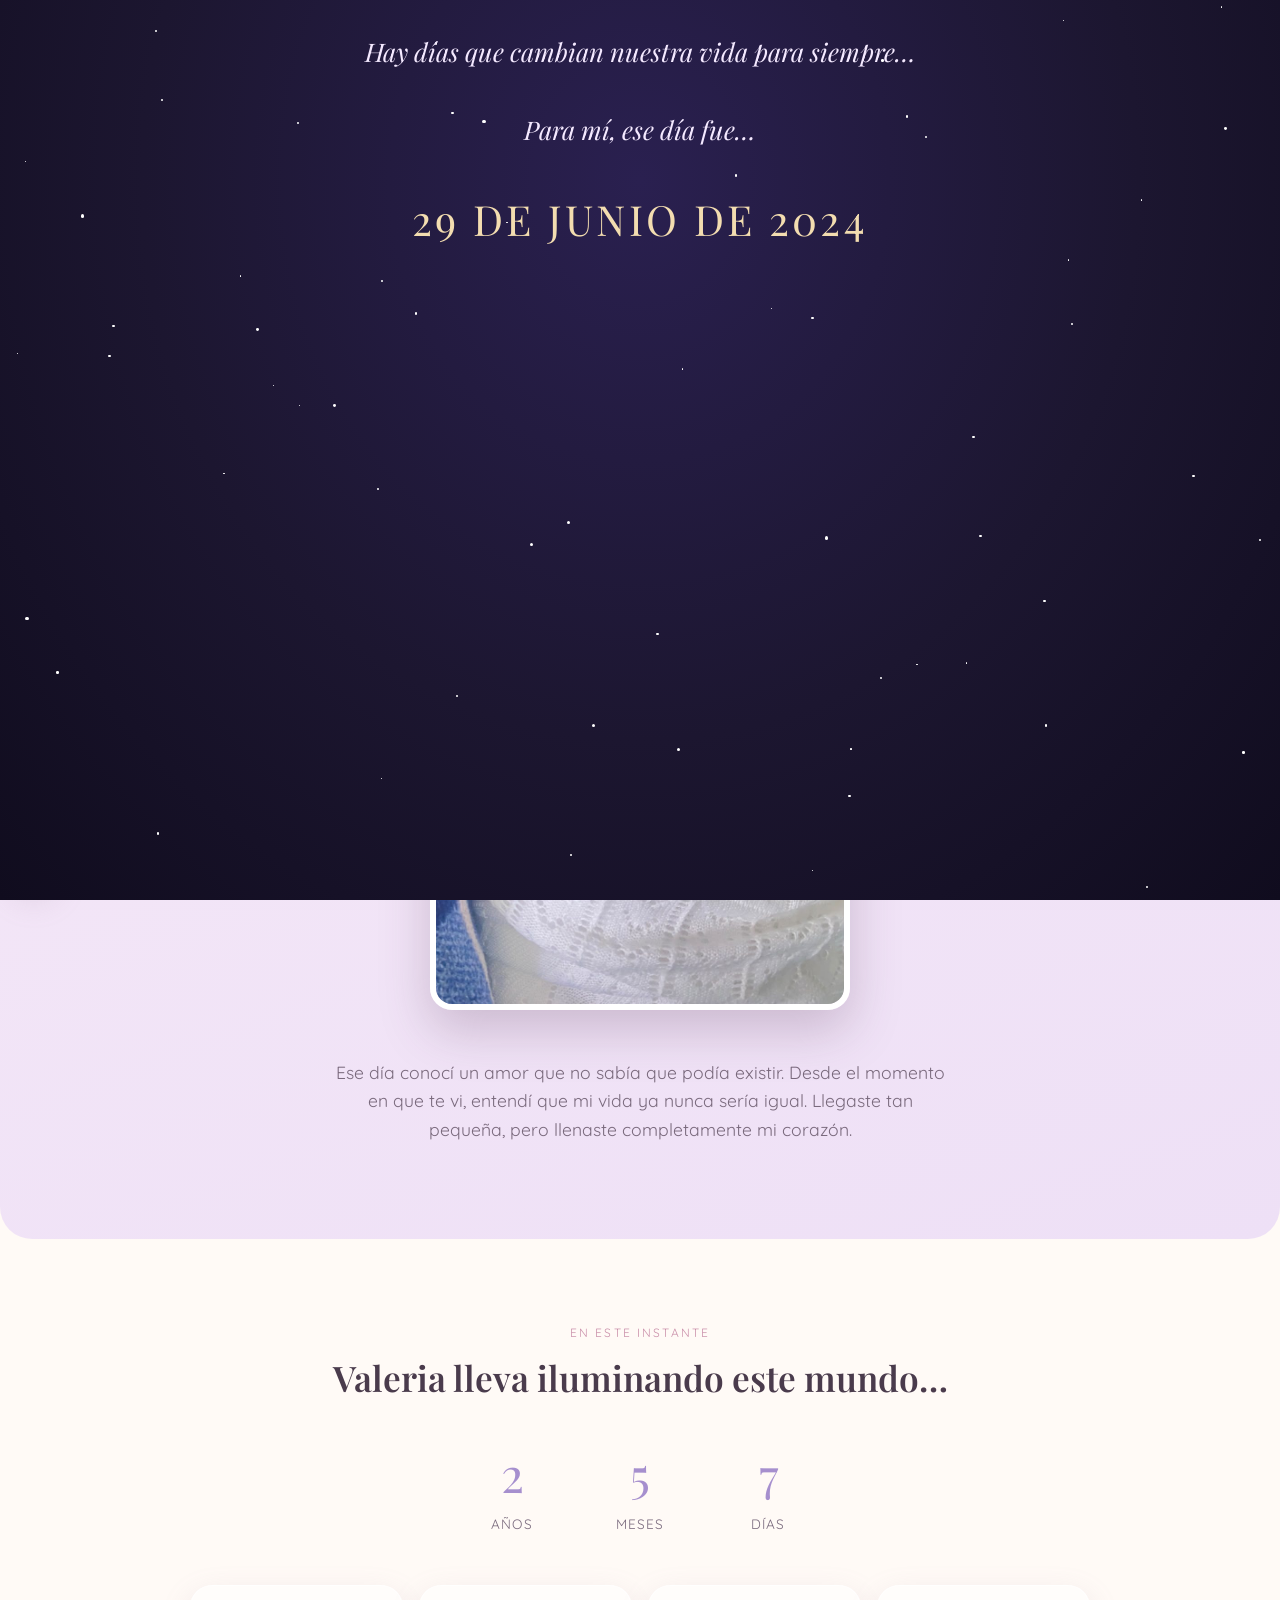
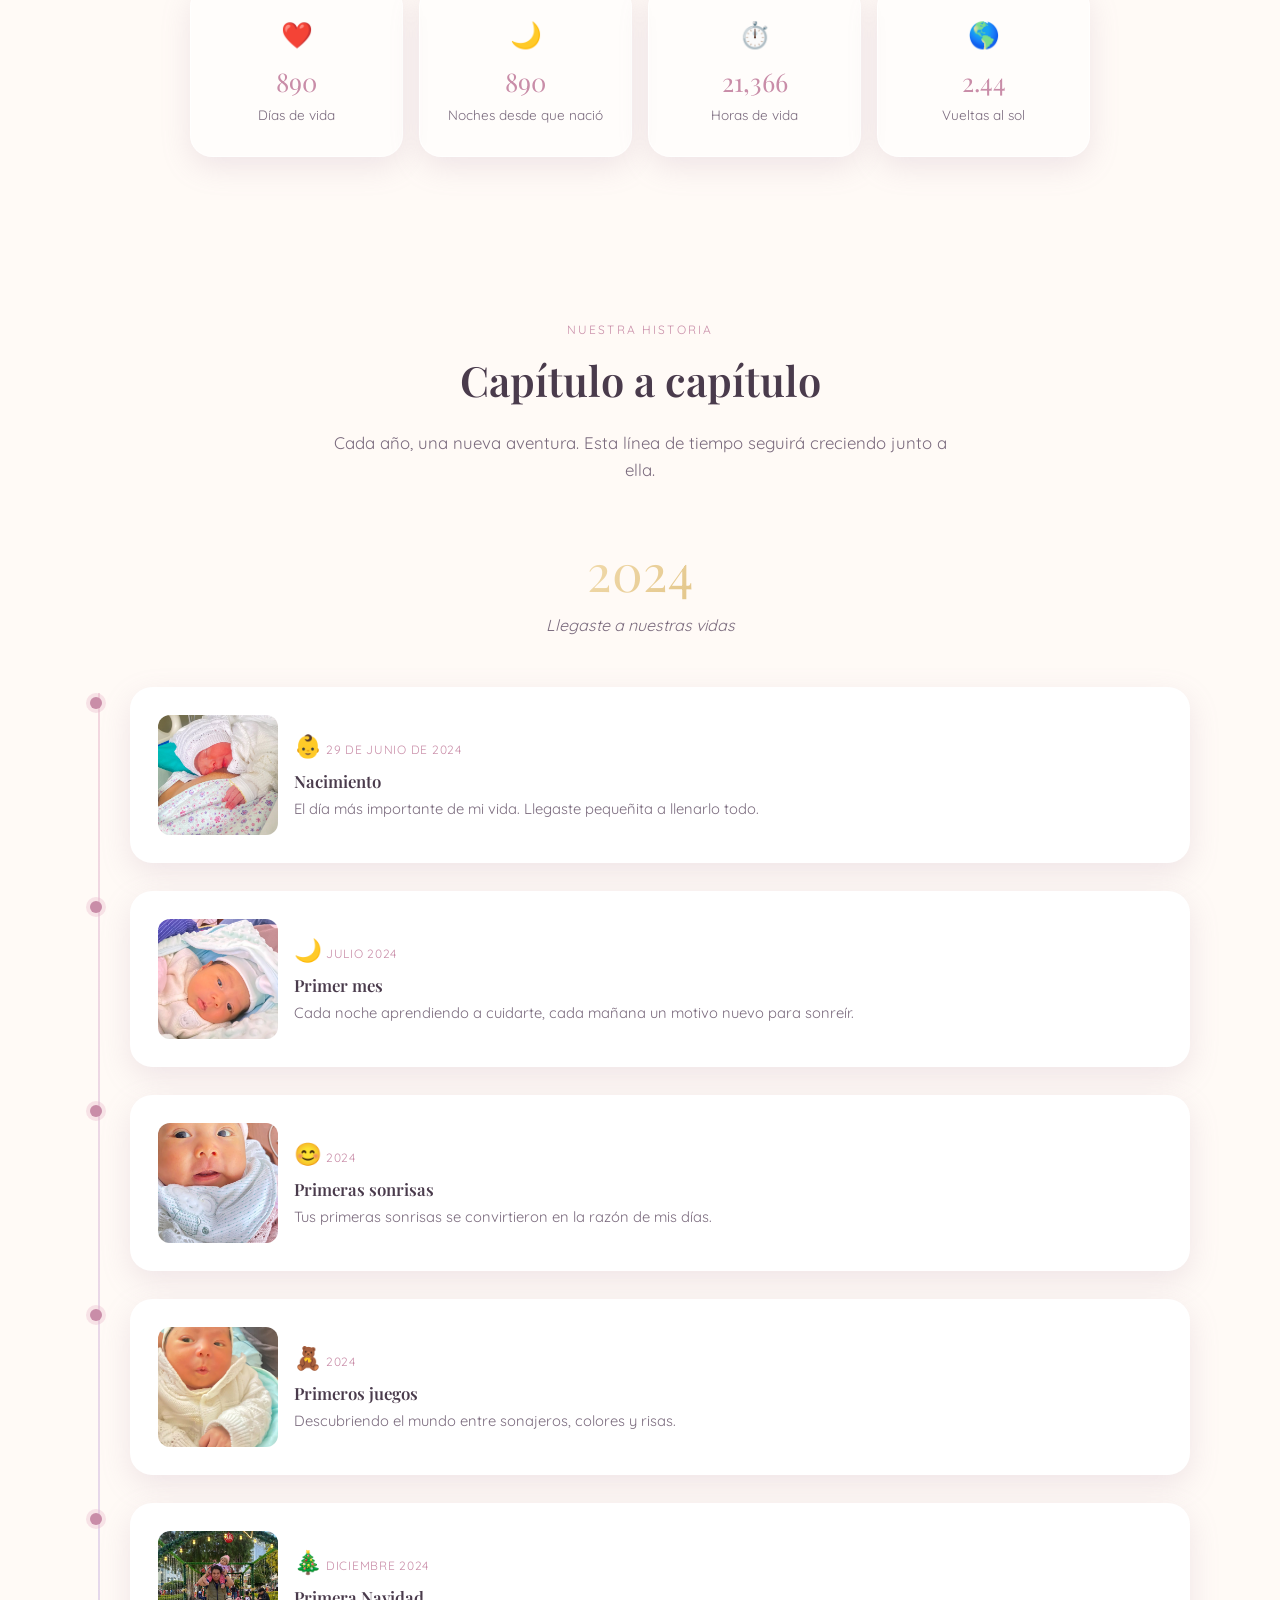
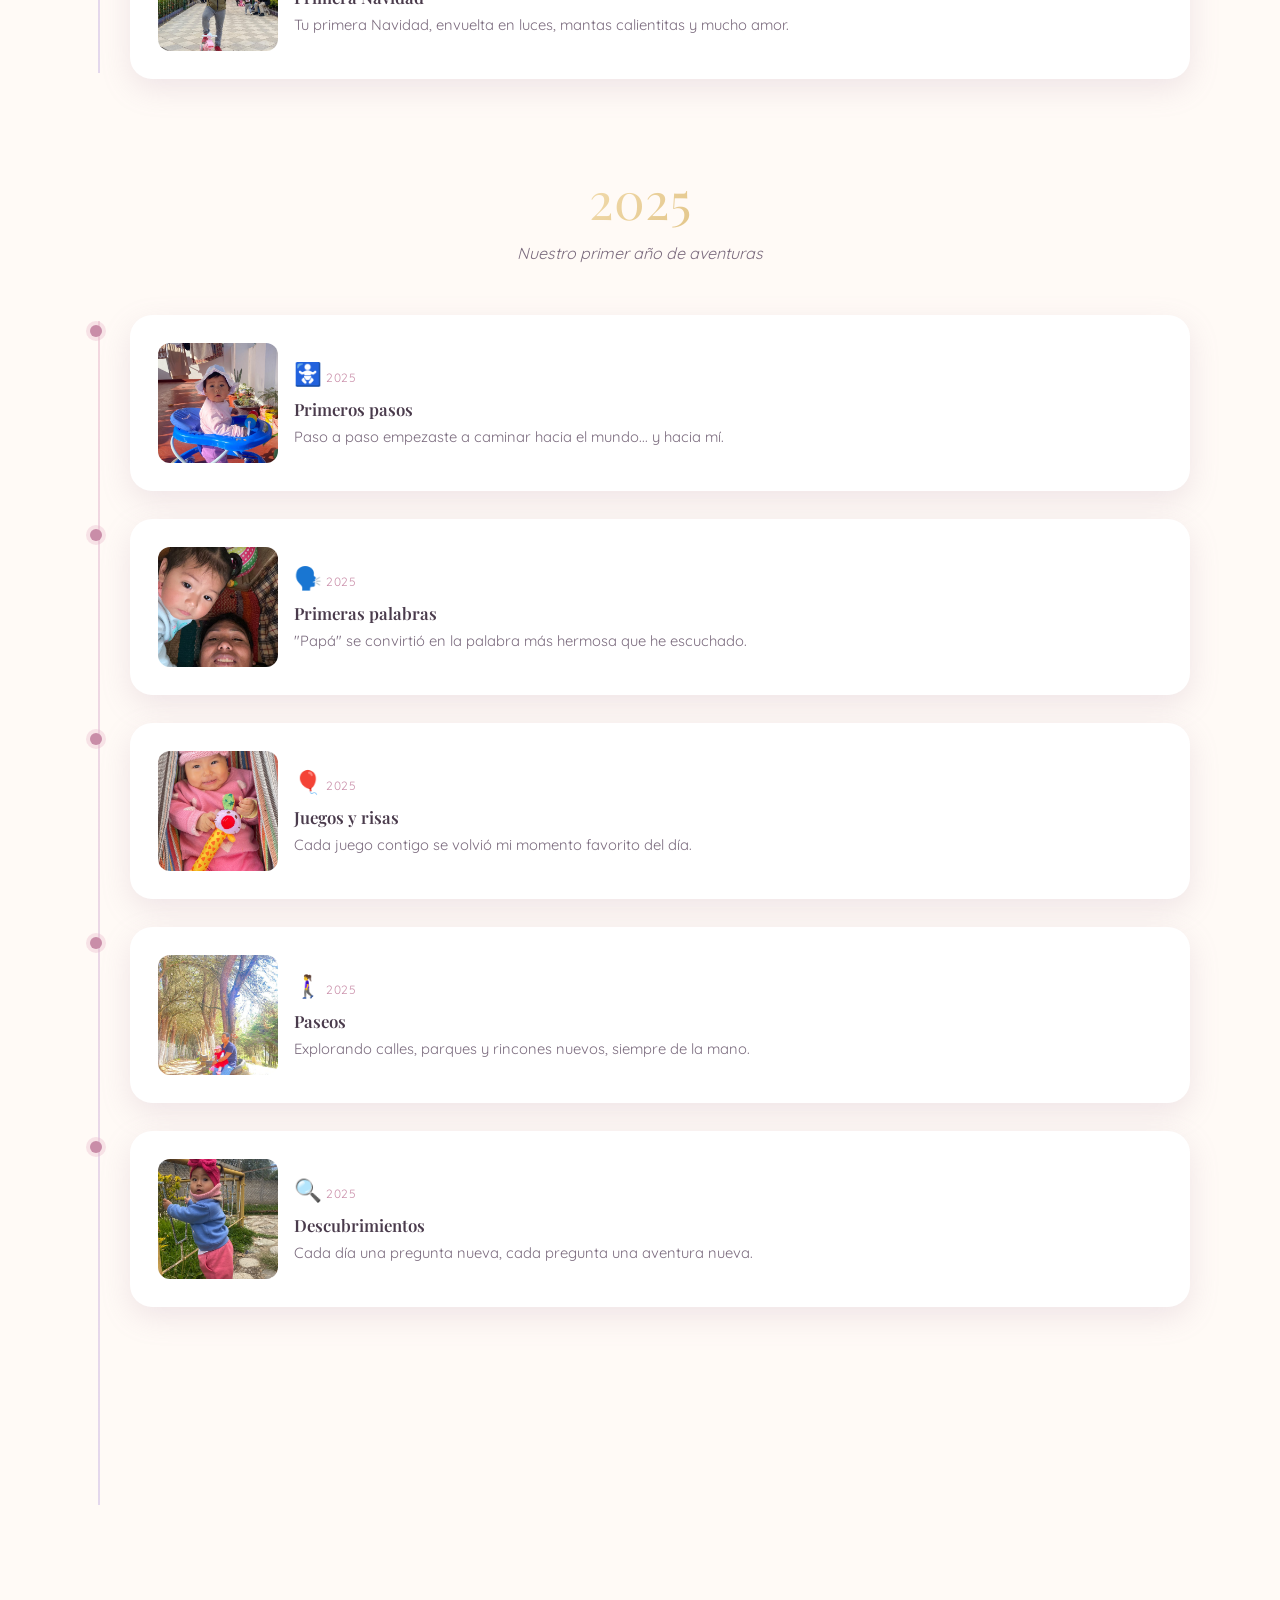
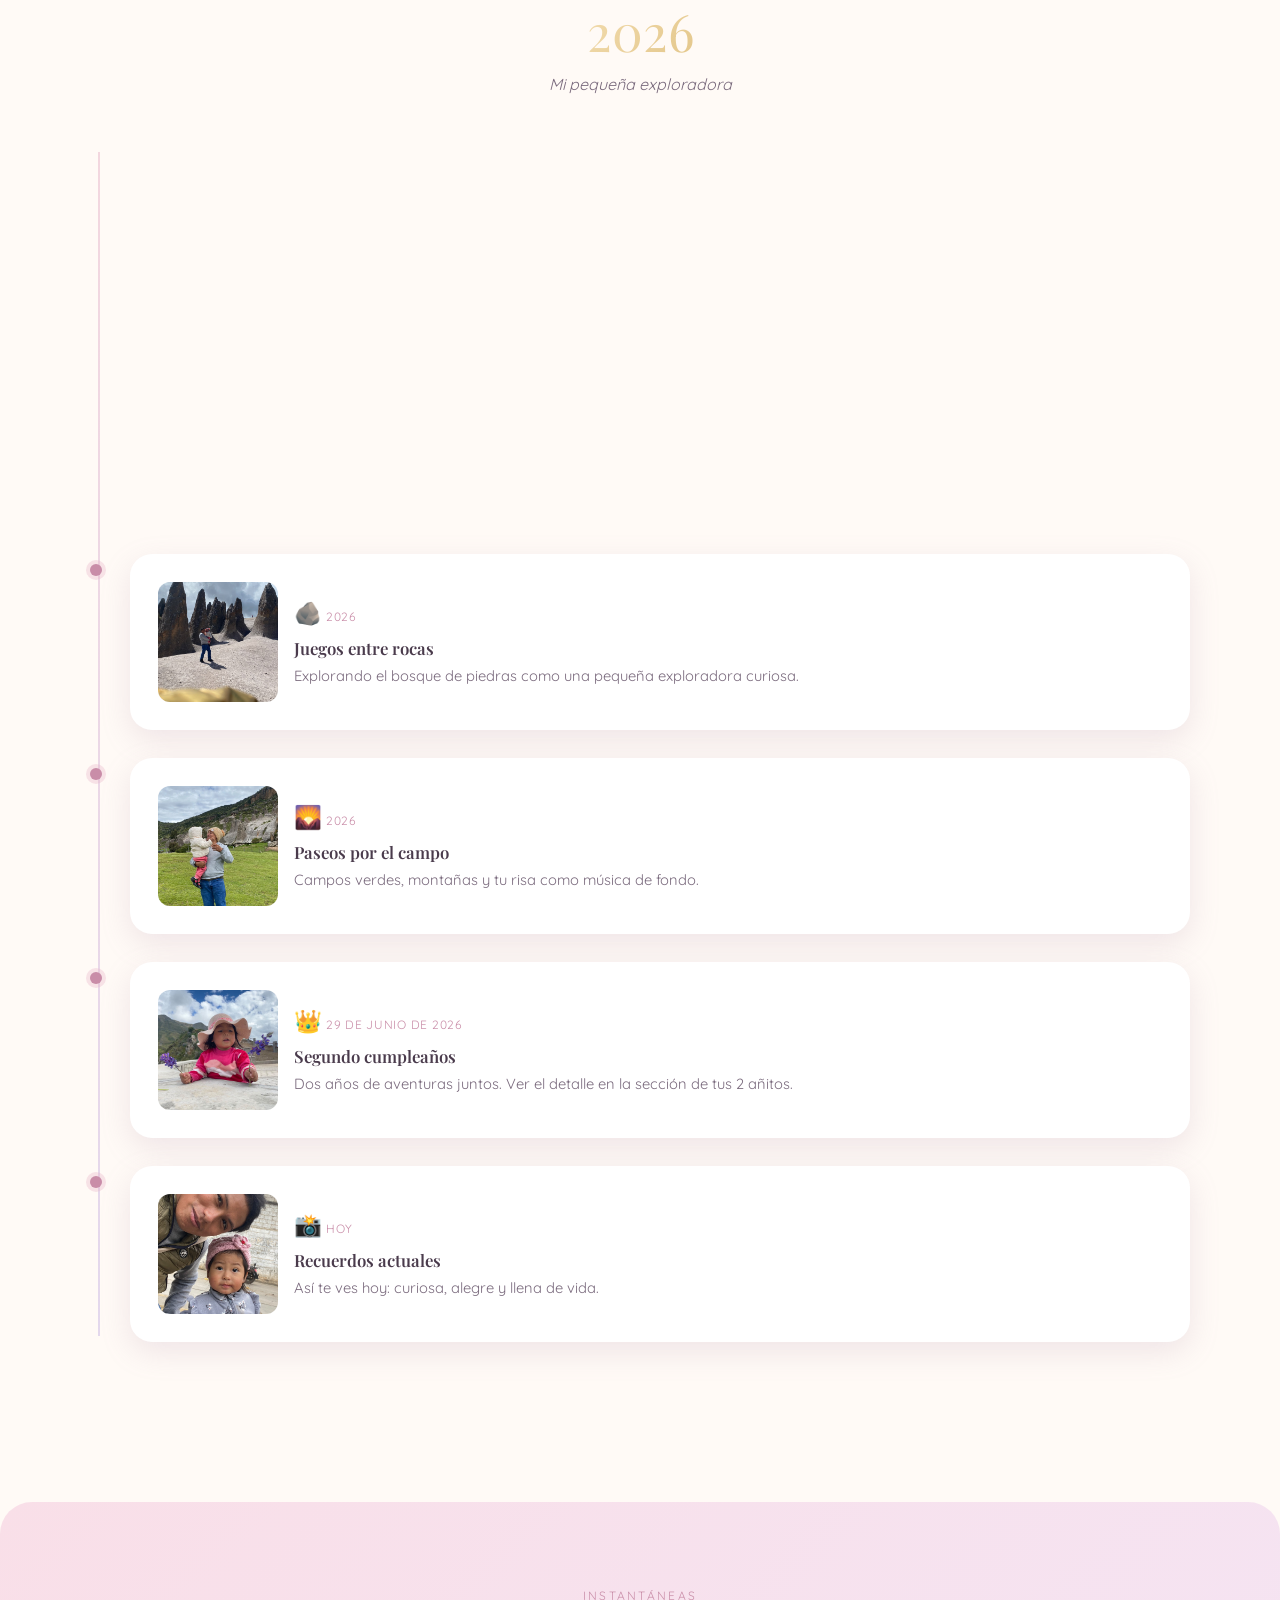
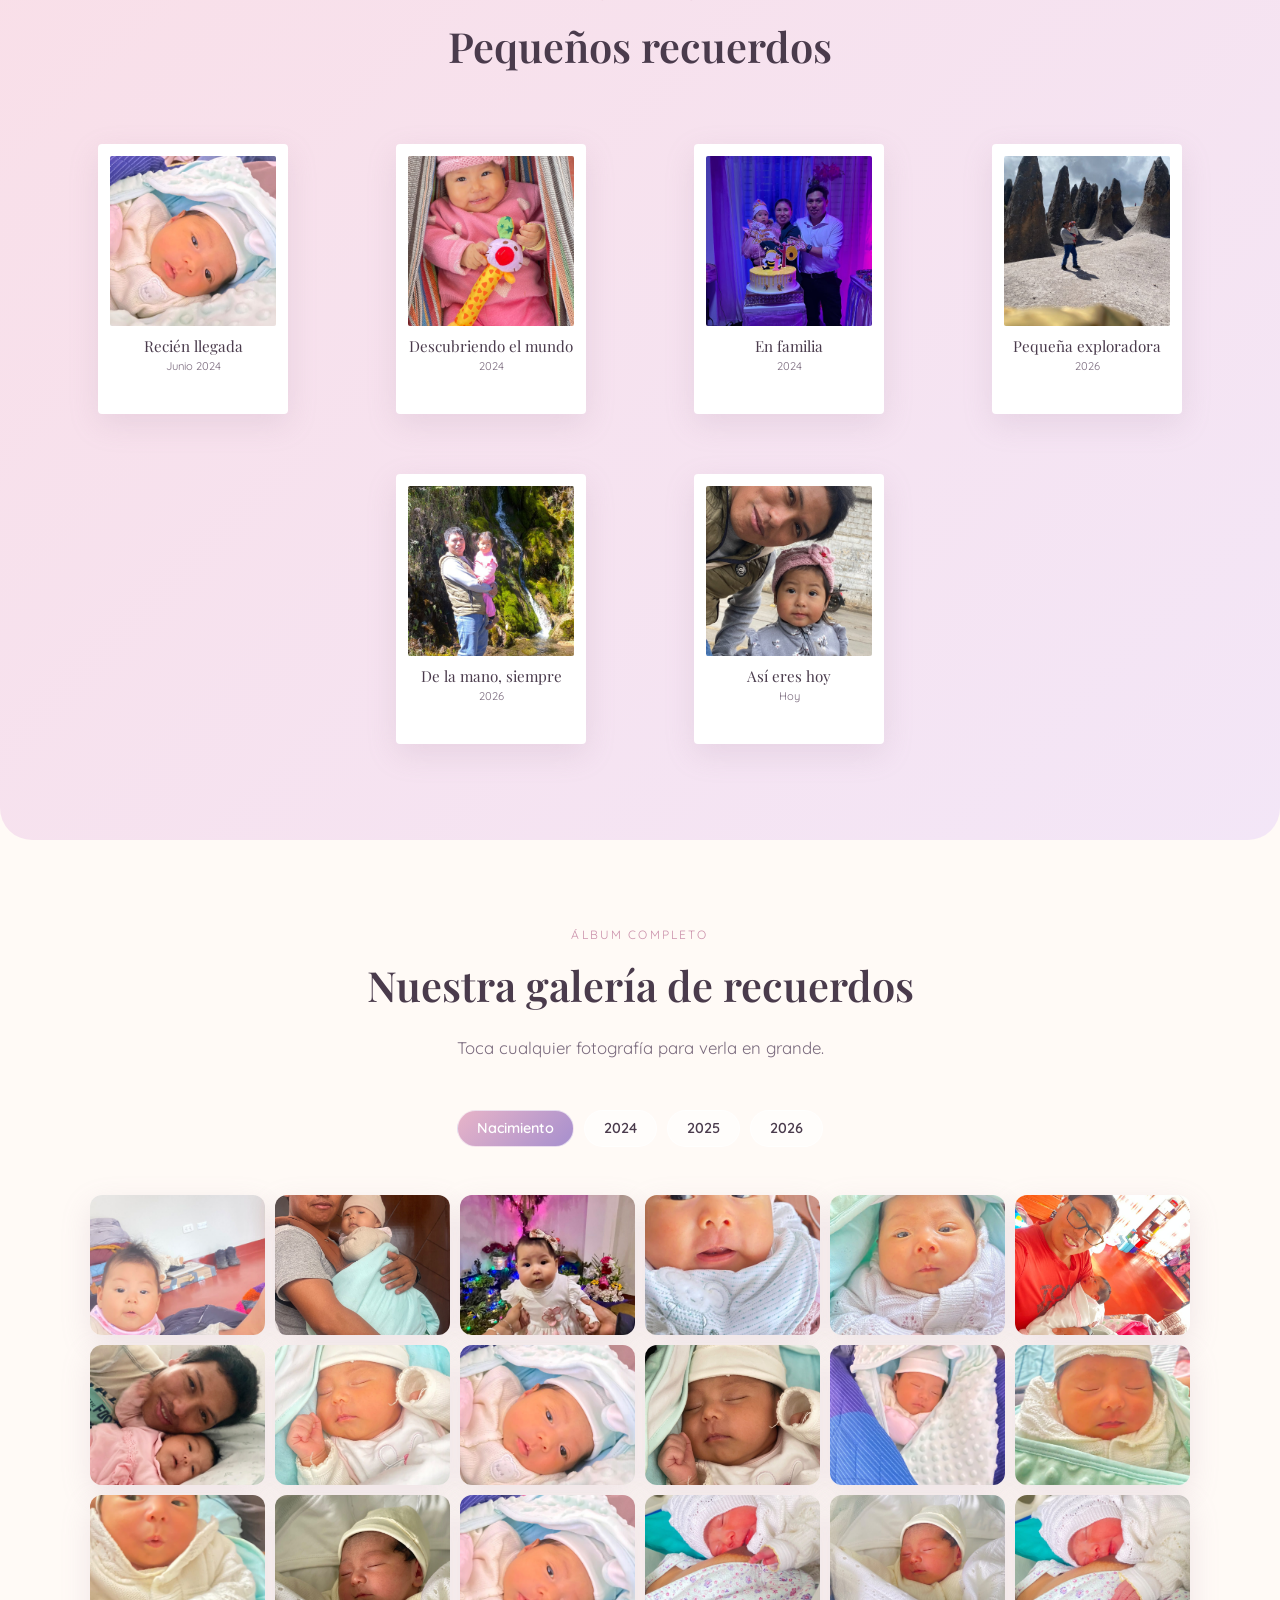
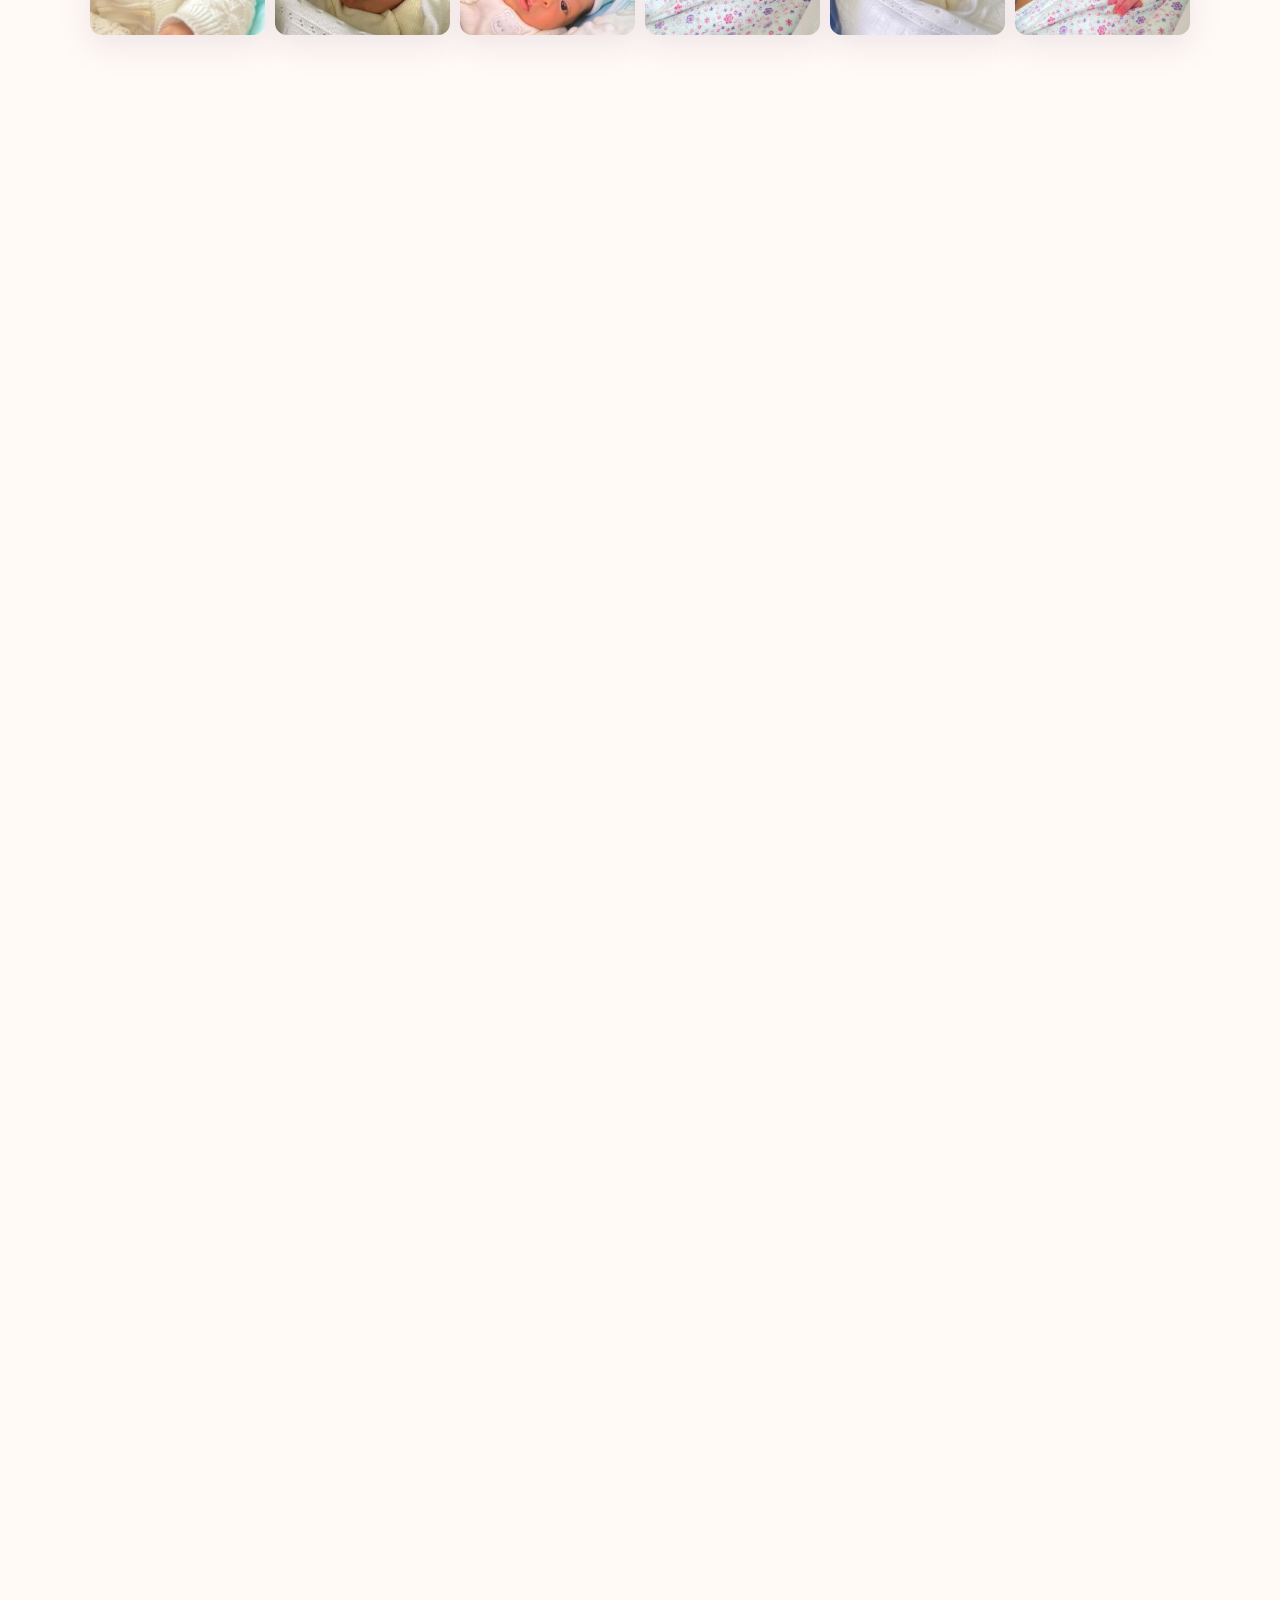
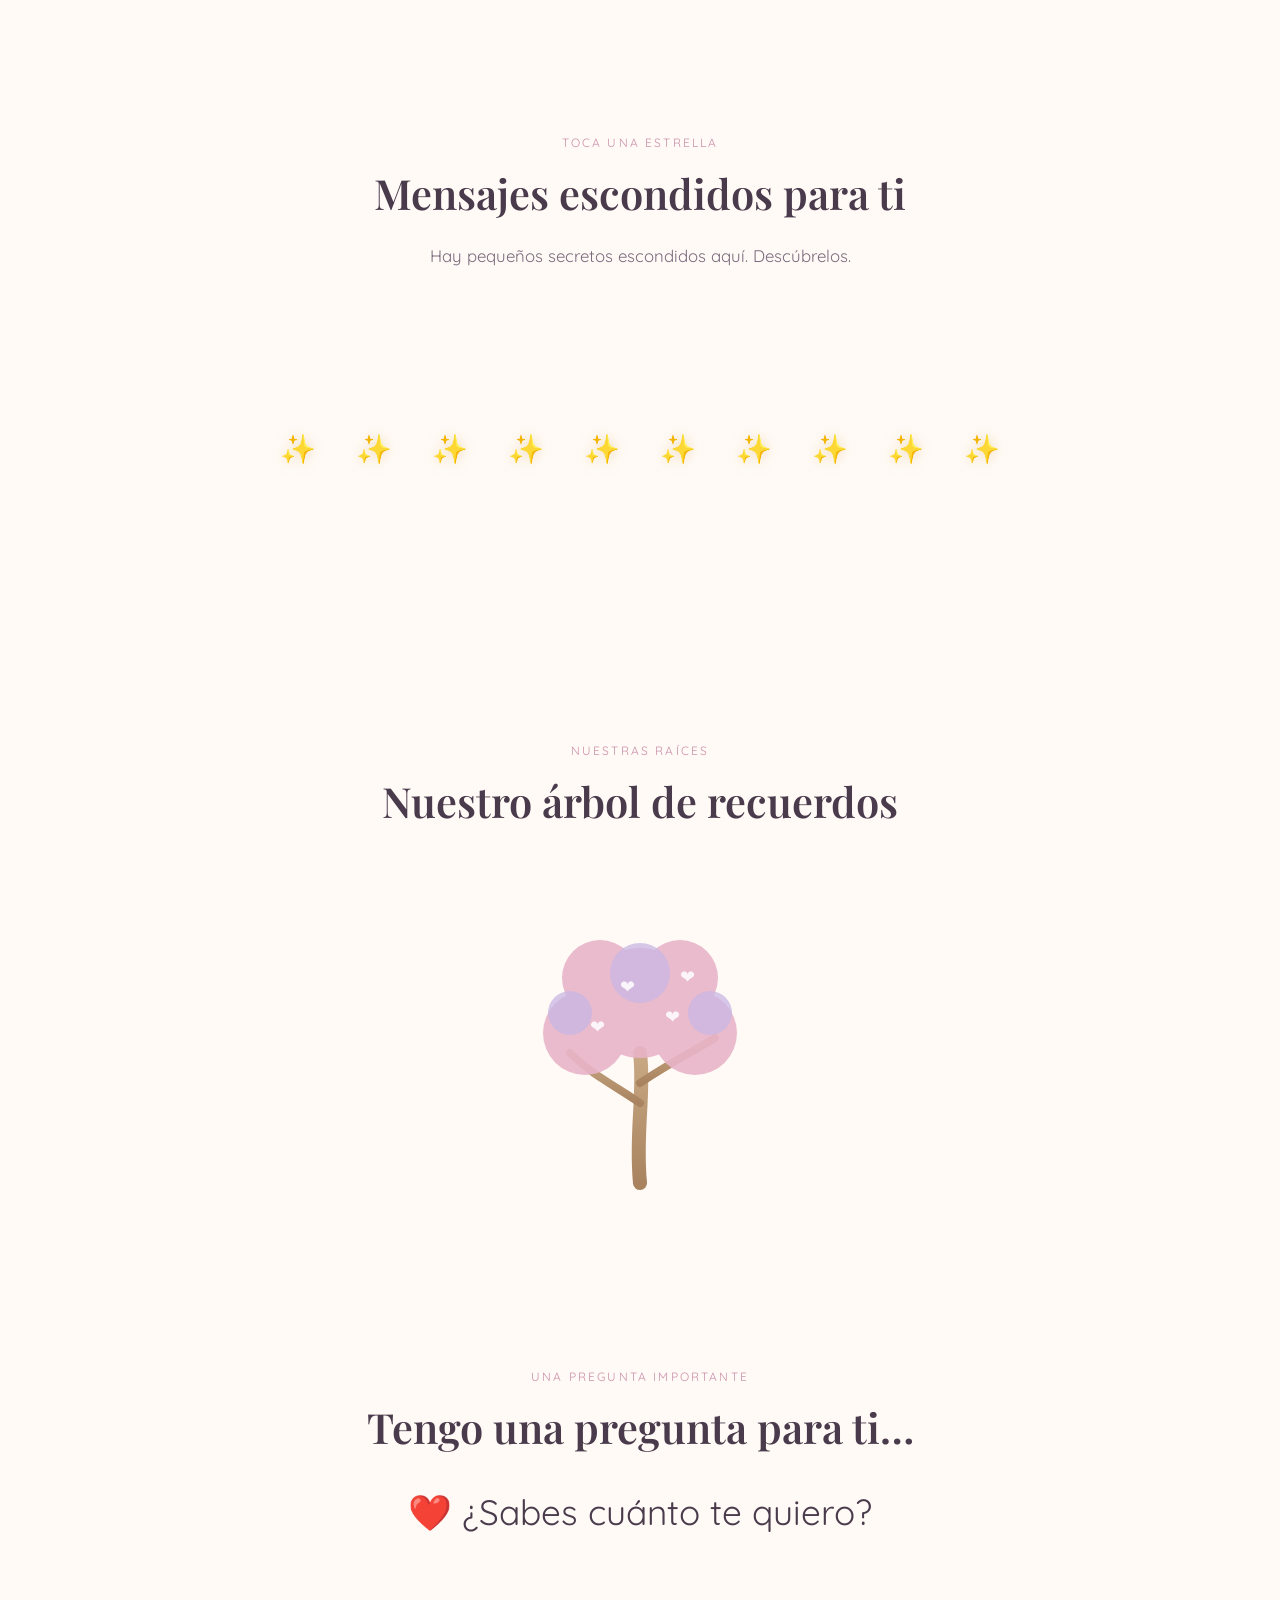
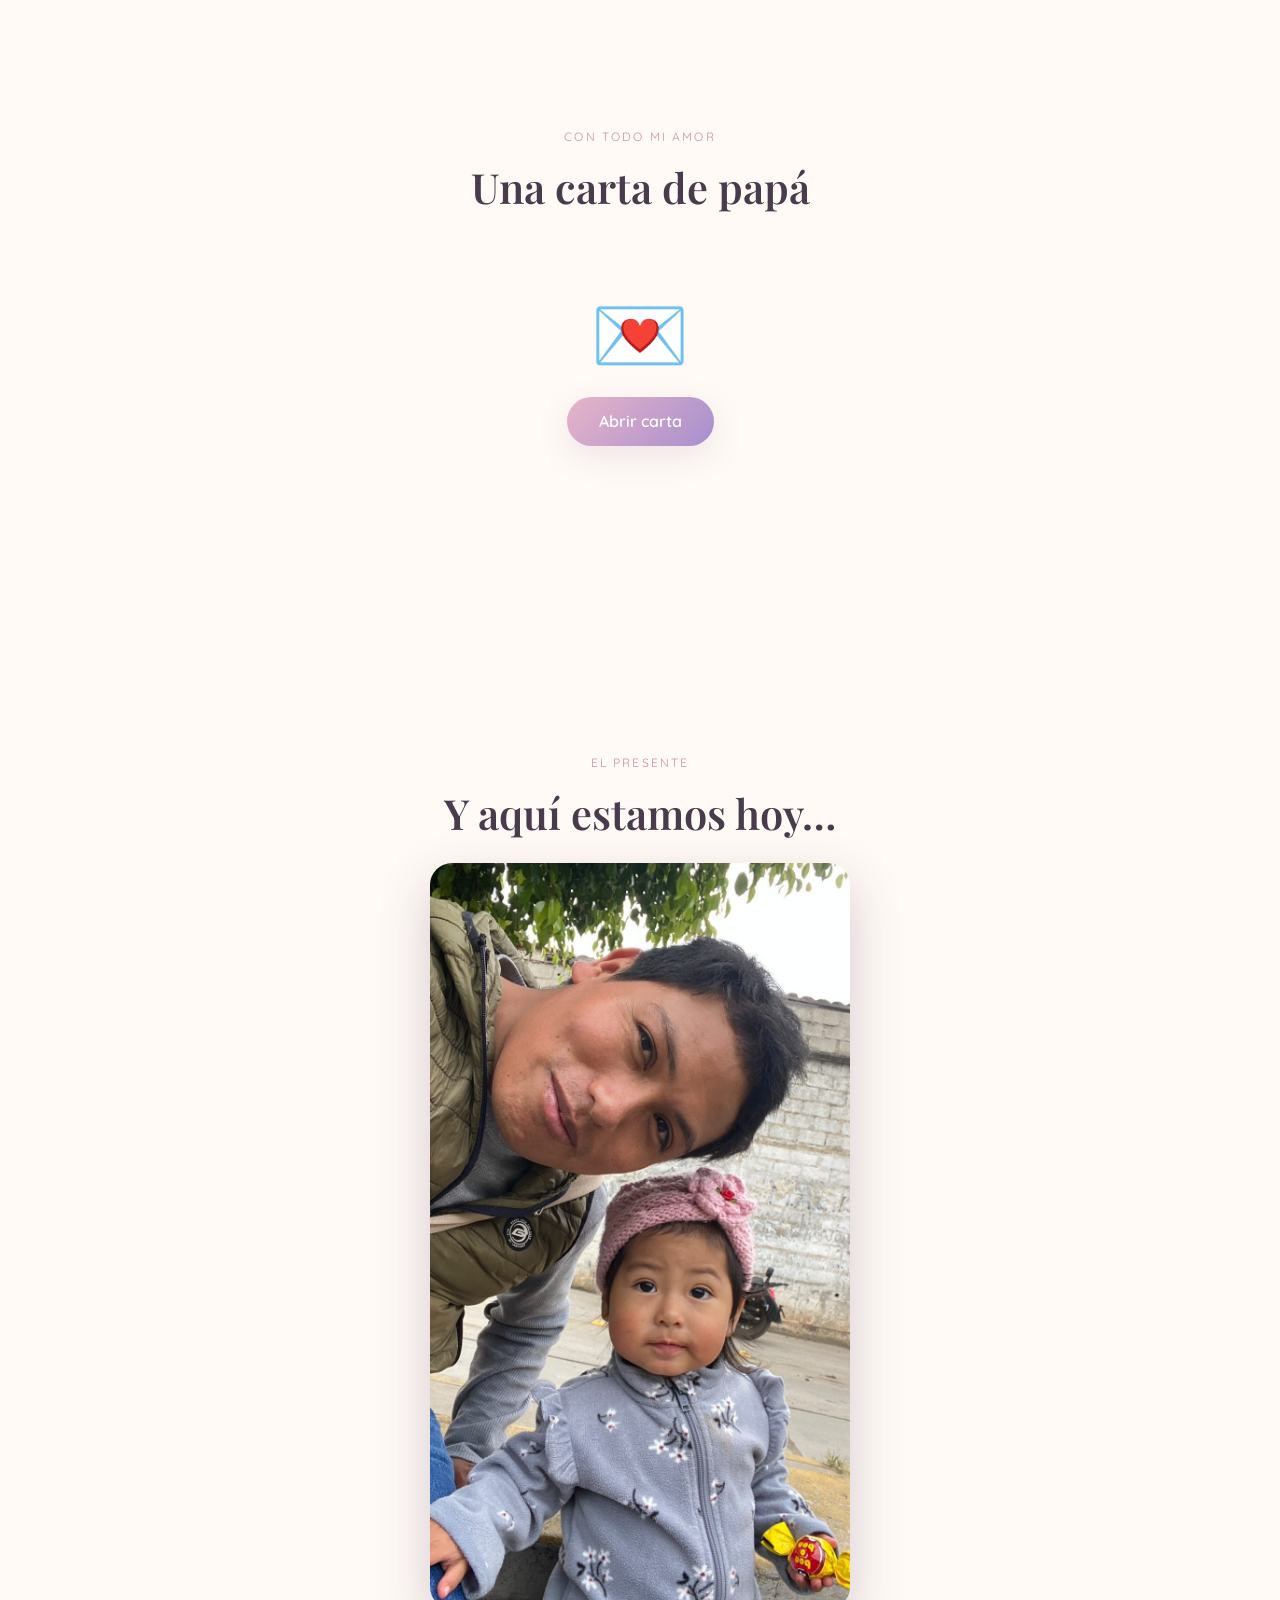
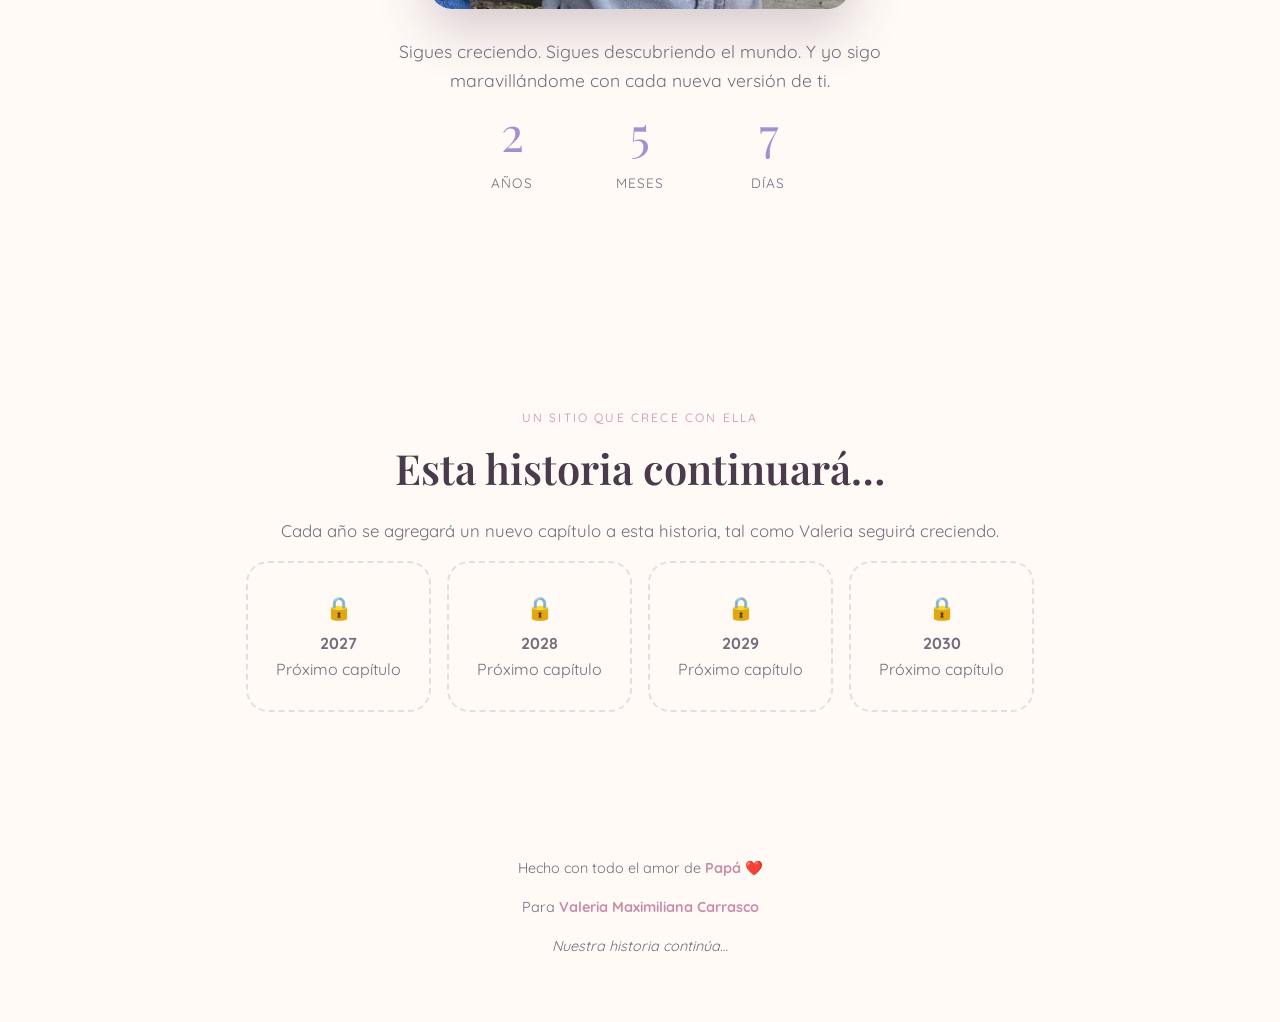
==== commit 50f2819d: "Actualiza fotos de la linea de tiempo y galeria 2025 (ediciones manuales)" ====
--- a/index.html
+++ b/index.html
@@ -73,7 +73,7 @@
 
         <div class="birth-photo-frame">
             <!-- REEMPLAZAR POR FOTO REAL si se desea otra imagen -->
-            <img src="assets/fotos/nacimiento/bebe_recien_nacida_cama_1.jpg" alt="Valeria recién nacida" loading="lazy">
+            <img src="assets/fotos/nacimiento/bebe_recien_nacida_envuelta_blanco.jpg" alt="Valeria recién nacida" loading="lazy">
         </div>
 
         <div class="story-text">
